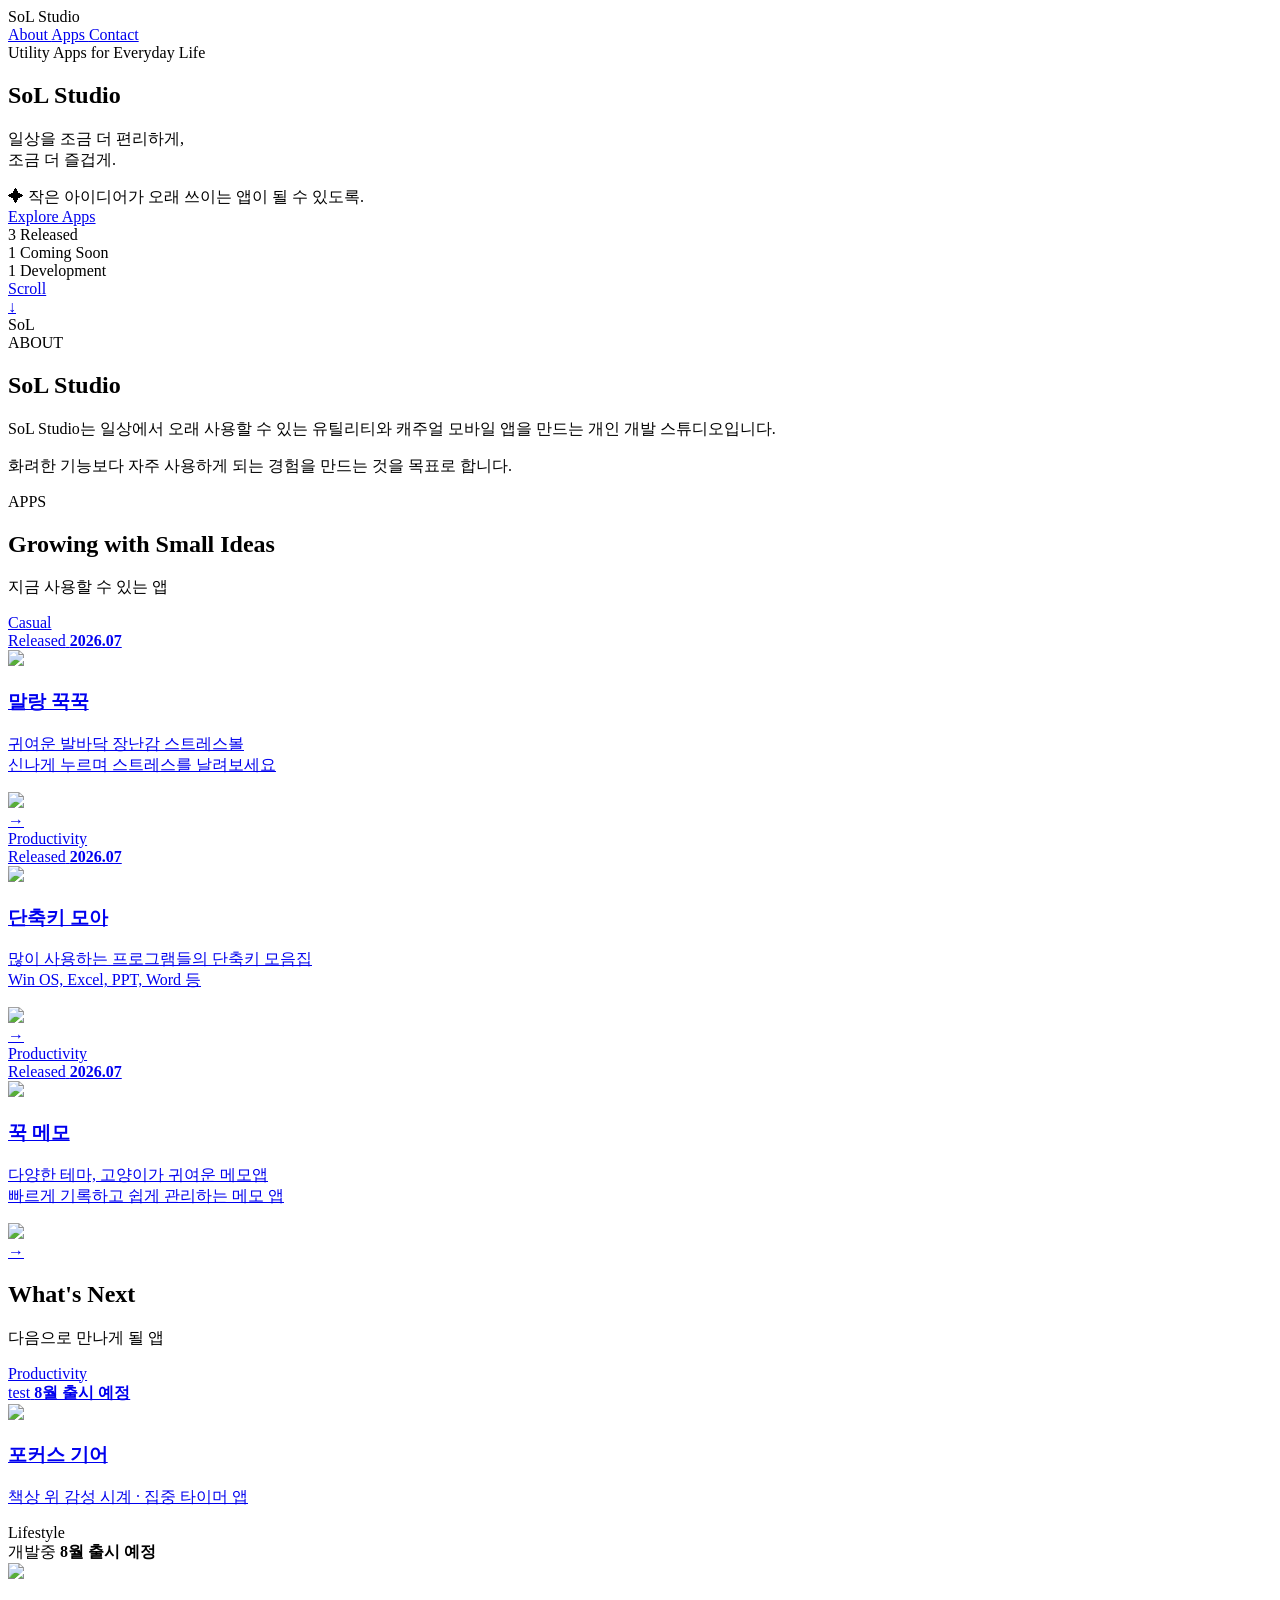
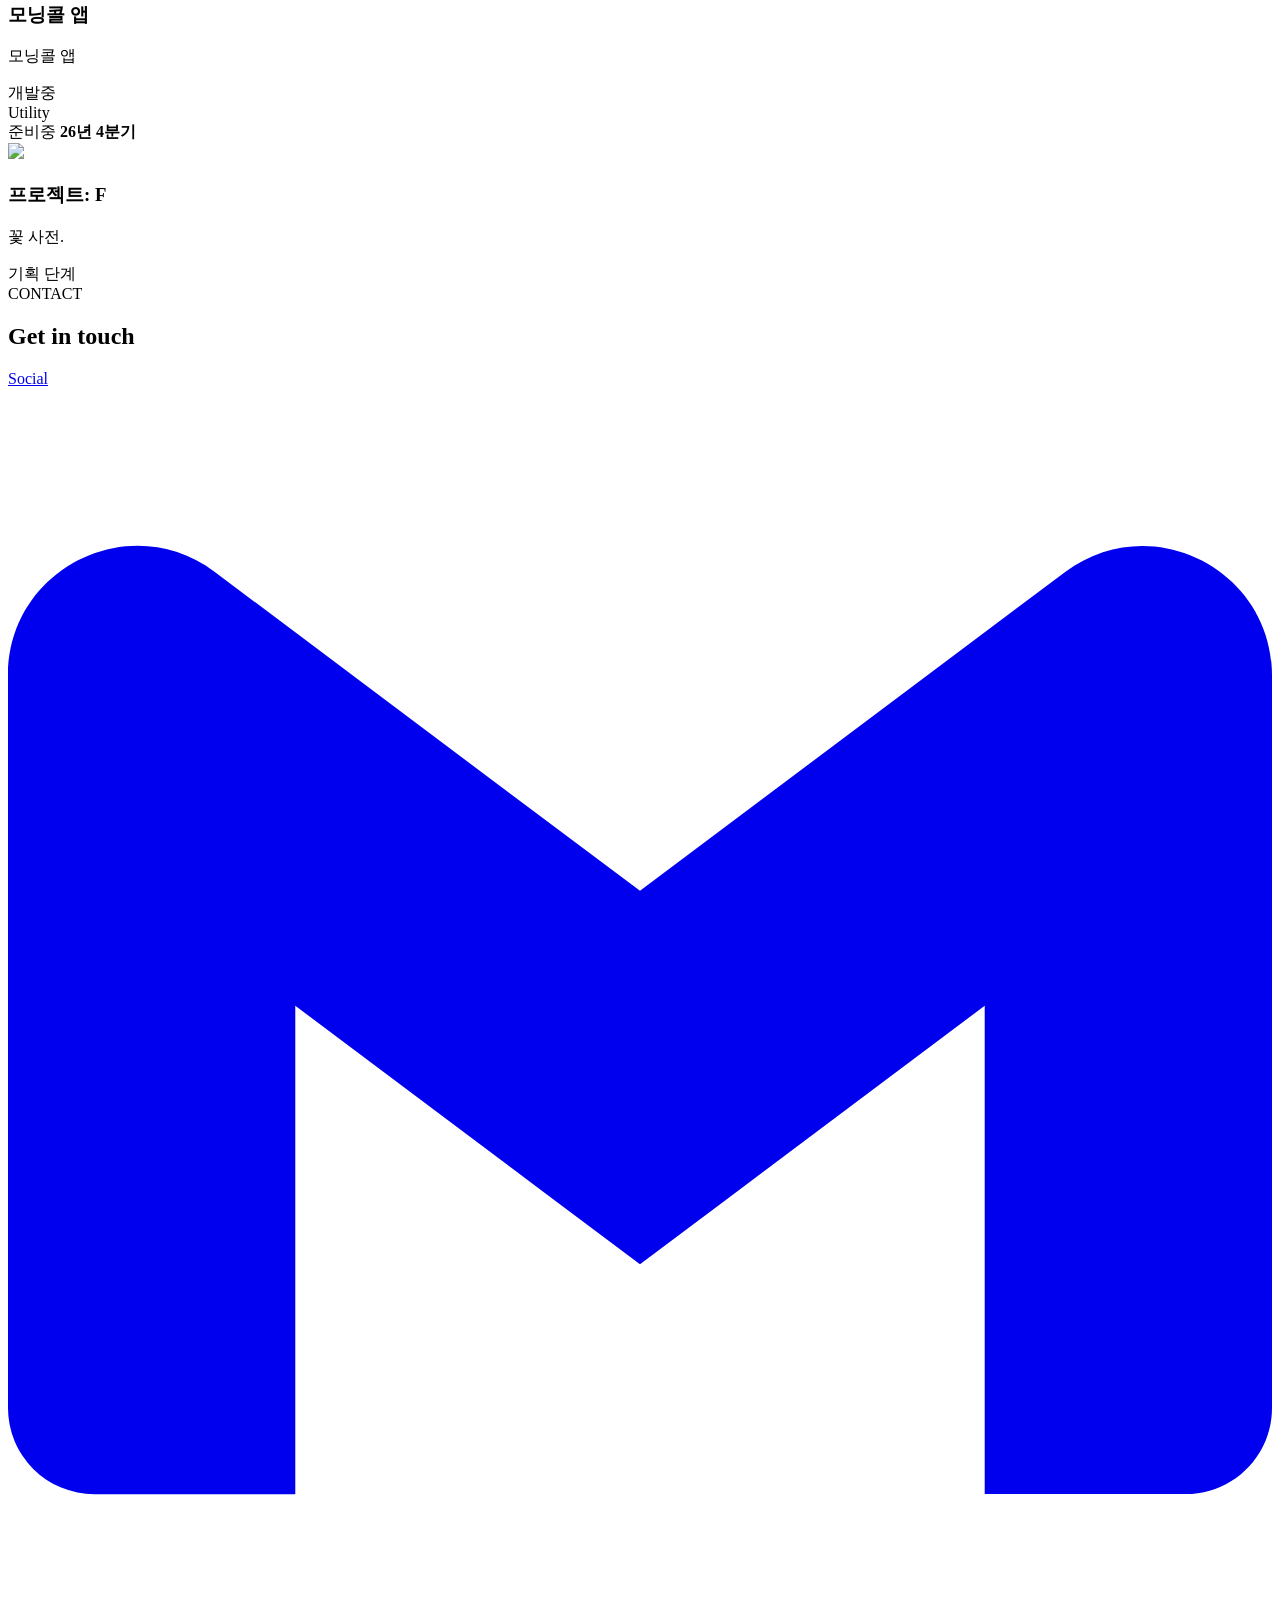
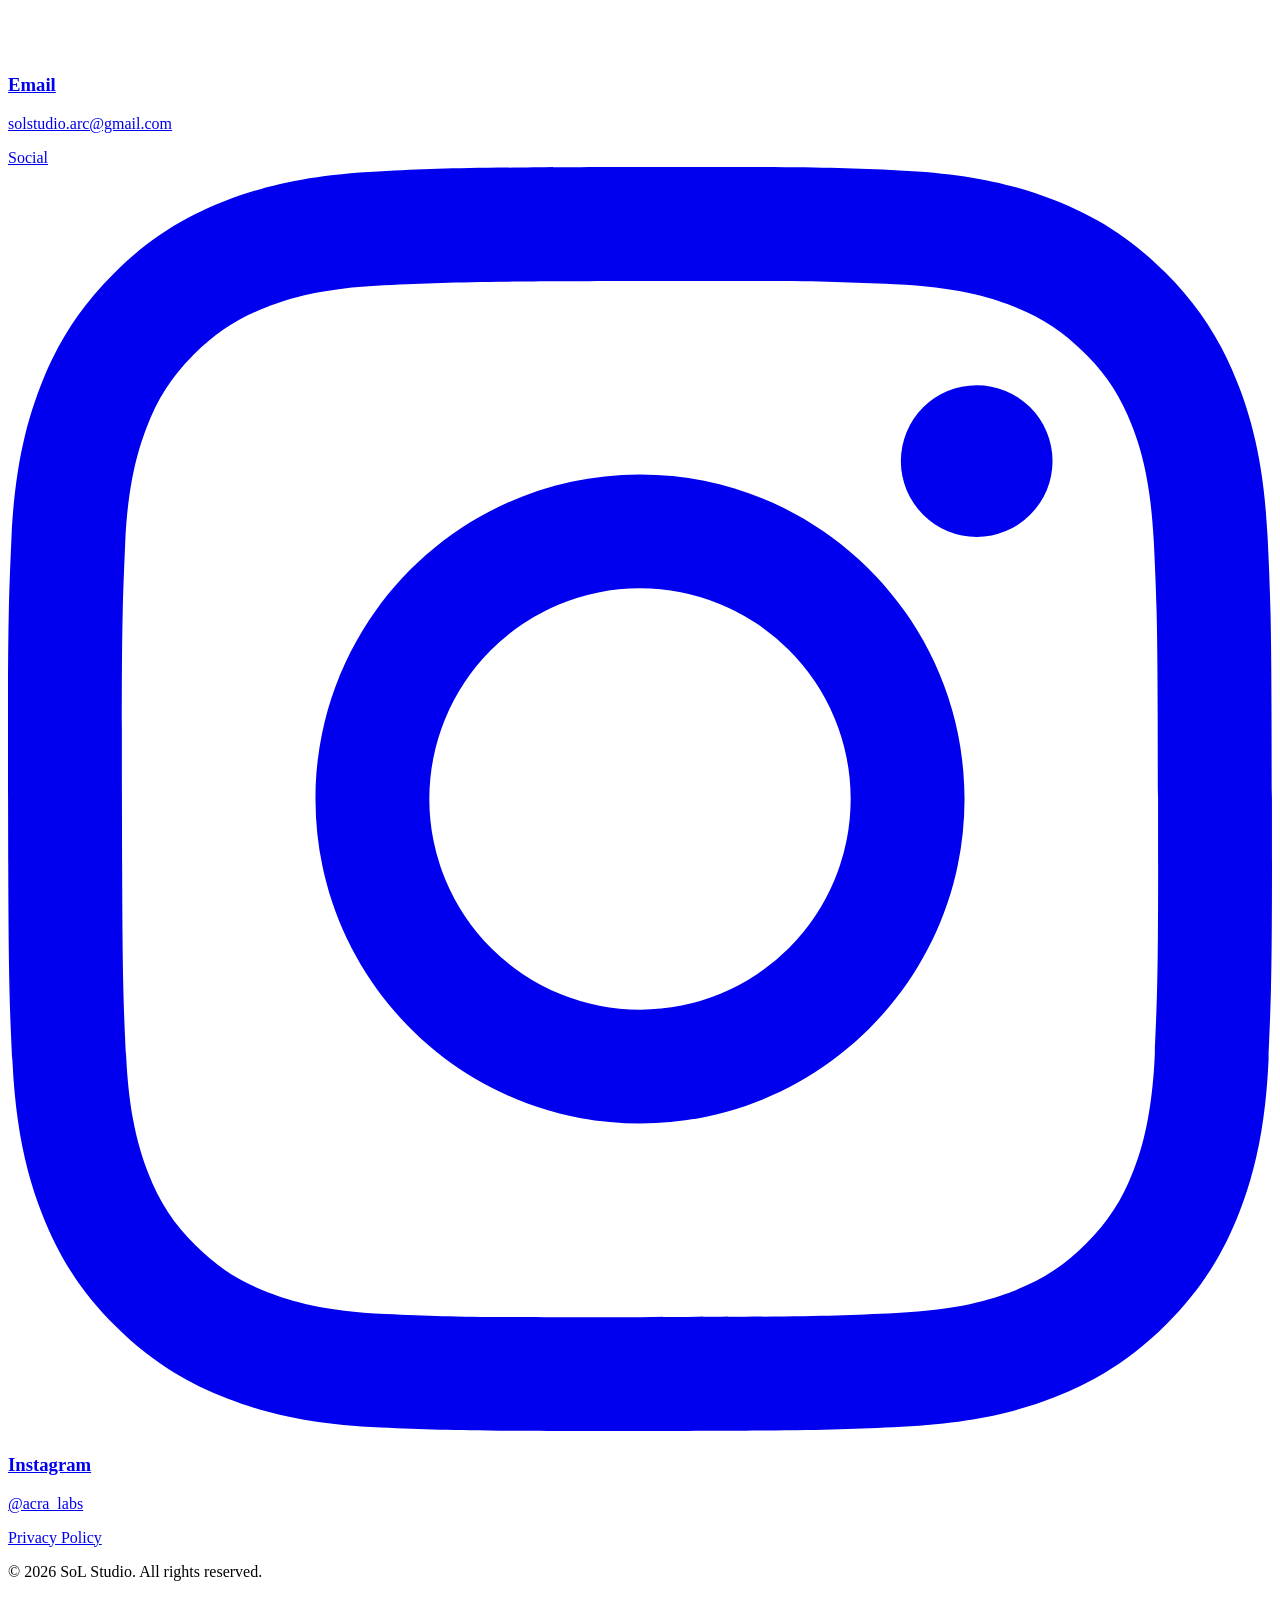
==== index.html @ 7bf790fa "test" ====
<!DOCTYPE html>
<html lang="ko">
<head>
    <meta charset="UTF-8">
    <meta name="viewport" content="width=device-width, initial-scale=1.0">

    <title>SoL Studio</title>

    <link rel="preconnect" href="https://cdn.jsdelivr.net">
    <link rel="stylesheet"
        href="https://cdn.jsdelivr.net/gh/orioncactus/pretendard/dist/web/static/pretendard.css">

    <link rel="stylesheet" href="css/style.css">
</head>
<body>
    <header class="navbar">
        <div class="nav-logo">SoL Studio</div>

        <nav>
            <a href="#about">
                About
            </a>

            <a href="#apps">
                Apps
            </a>

            <a href="#contact">
                Contact
            </a>
        </nav>
    </header>

    <main class="container">
        <!-- HERO -->
        <section class="hero">
            <div class="hero-content">
                <span class="hero-label">Utility Apps for Everyday Life</span>
                <h1>SoL Studio</h1>

                <p class="hero-description">
                    일상을 조금 더 편리하게,<br>
                    조금 더 즐겁게.
                </p>

                <div class="hero-message">
                    <span class="sparkle">✦</span>
                    <span>
                        작은 아이디어가 오래 쓰이는 앱이 될 수 있도록.
                    </span>
                </div>

                <div class="hero-actions">
                    <a href="#apps" class="primary-btn">Explore Apps</a>
                </div>
                <div class="hero-stats">
                    <div class="stat-card">
                        <span class="stat-number">3</span>
                        <span class="stat-title">Released</span>
                    </div>
                    <div class="stat-card">
                        <span class="stat-number">1</span>
                        <span class="stat-title">Coming Soon</span>
                    </div>
                    <div class="stat-card">
                        <span class="stat-number">1</span>
                        <span class="stat-title">Development</span>
                    </div>
                </div>

                <div class="scroll-indicator">
                    <a href="#apps" class="scroll-indicator">
                        <span>Scroll</span>
                        <div class="scroll-arrow">↓</div>
                    </a>
                </div>
            </div>

            <div class="hero-visual">
                <!-- 추후 일러스트로 교체 -->
                <div class="moon">
                    <div class="moon-inner">
                        SoL
                    </div>
                </div>
            </div>
        </section>

        <!-- ABOUT -->
        <section id="about" class="section">
            <div class="section-header">
                <span class="section-label">ABOUT</span>
                <h2>SoL Studio</h2>
            </div>

            <div class="about-card">
                <p>
                    SoL Studio는 일상에서 오래 사용할 수 있는
                    유틸리티와 캐주얼 모바일 앱을 만드는 개인 개발 스튜디오입니다.
                </p>
                <p>
                    화려한 기능보다 자주 사용하게 되는 경험을 만드는 것을 목표로 합니다.
                </p>
            </div>
        </section>

        <!-- APPS -->
        <section id="apps" class="section">
            <div class="section-header">
                <span class="section-label">APPS</span>
                <h2>Growing with Small Ideas</h2>
                <p>지금 사용할 수 있는 앱</p>
            </div>

            <div class="app-grid">

                <!-- Paw Tap -->
                <a class="app-card" href="https://play.google.com/store/apps/details?id=com.solstudio.pawtap"
                   target="_blank" rel="noopener noreferrer">
                    <div class="card-accent"></div>
                    <div class="card-top">
                        <div class="card-category">Casual</div>
                        <div class="card-meta">
                            <span>Released</span>
                            <strong>2026.07</strong>
                        </div>
                    </div>
                    <div class="card-main">
                        <div class="icon-wrapper">
                            <img class="app-icon" src="images/icon_paw_tap.png">
                        </div>
                        <div class="card-content">
                            <h3>말랑 꾹꾹</h3>
                            <p>
                                귀여운 발바닥 장난감 스트레스볼<br>
                                신나게 누르며 스트레스를 날려보세요
                            </p>
                        </div>
                    </div>
                    <div class="card-bottom">
                        <div class="store-info">
                            <img class="store-badge" src="images/google-play-badge.png">
                        </div>
                        <div class="arrow">→</div>
                    </div>
                </a>

                <!-- Shortcut -->
                <a class="app-card" href="https://play.google.com/store/apps/details?id=com.solstudio.shortcutmoa"
                   target="_blank" rel="noopener noreferrer">
                    <div class="card-accent"></div>
                    <div class="card-top">
                        <div class="card-category">Productivity</div>
                        <div class="card-meta">
                            <span>Released</span>
                            <strong>2026.07</strong>
                        </div>
                    </div>
                    <div class="card-main">
                        <div class="icon-wrapper">
                            <img class="app-icon" src="images/icon_shortcut_moa.png">
                        </div>
                        <div class="card-content">
                            <h3>단축키 모아</h3>
                            <p>
                                많이 사용하는 프로그램들의 단축키 모음집<br>
                                Win OS, Excel, PPT, Word 등
                            </p>
                        </div>
                    </div>
                    <div class="card-bottom">
                        <div class="store-info">
                            <img class="store-badge" src="images/google-play-badge.png">
                        </div>
                        <div class="arrow">→</div>
                    </div>
                </a>

                <!-- Paw Memo -->
                <a class="app-card" href="https://play.google.com/store/apps/details?id=com.solstudio.pawmemo"
                   target="_blank" rel="noopener noreferrer">
                    <div class="card-accent"></div>
                    <div class="card-top">
                        <div class="card-category">Productivity</div>
                        <div class="card-meta">
                            <span>Released</span>
                            <strong>2026.07</strong>
                        </div>
                    </div>
                    <div class="card-main">
                        <div class="icon-wrapper">
                            <img class="app-icon" src="images/icon_paw_memo.png">
                        </div>
                        <div class="card-content">
                            <h3>꾹 메모</h3>
                            <p>
                                다양한 테마, 고양이가 귀여운 메모앱<br>
                                빠르게 기록하고 쉽게 관리하는 메모 앱
                            </p>
                        </div>
                    </div>
                    <div class="card-bottom">
                        <div class="store-info">
                            <img class="store-badge" src="images/google-play-badge.png">
                        </div>
                        <div class="arrow">→</div>
                    </div>
                </a>

            </div>

        </section>

        <!-- UPCOMING -->
        <section class="section">
            <div class="section-header">
                <h2>What's Next</h2>
                <p>다음으로 만나게 될 앱</p>
            </div>

            <div class="app-grid">

                <!-- focus gear -->
                <a class="app-card" href="#"
                   target="_blank" rel="noopener noreferrer">
                    <div class="card-accent"></div>
                    <div class="card-top">
                        <div class="card-category">Productivity</div>
                        <div class="card-meta">
                            <span>test</span>
                            <strong>8월 출시 예정</strong>
<!--                            <span>Released</span>-->
<!--                            <strong>2026.08</strong>-->
                        </div>
                    </div>
                    <div class="card-main">
                        <div class="icon-wrapper">
                            <img class="app-icon" src="images/icon_focus_gear.png">
                        </div>
                        <div class="card-content">
                            <h3>포커스 기어</h3>
                            <p>
                                책상 위 감성 시계 · 집중 타이머 앱
                            </p>
                        </div>
                    </div>
                </a>

                <!-- paw up -->
                <div class="app-card disabled">
                    <div class="card-top">
                        <div class="card-category">Lifestyle</div>
                        <div class="card-meta">
                            <span>개발중</span>
                            <strong>8월 출시 예정</strong>
                        </div>
                    </div>
                    <div class="card-main">
                        <img class="app-icon" src="images/icon_paw_up.png">
                        <div class="card-content">
                            <div class="card-header">
                                <div>
                                    <h3>모닝콜 앱</h3>
                                    <p>
                                        모닝콜 앱
                                    </p>
                                </div>
                                <span class="badge development">개발중</span>
                            </div>
                        </div>
                    </div>
                </div>

                <div class="app-card disabled">
                    <div class="card-top">
                        <div class="card-category">Utility</div>
                        <div class="card-meta">
                            <span>준비중</span>
                            <strong>26년 4분기</strong>
                        </div>
                    </div>
                    <div class="card-main">
                        <img class="app-icon" src="images/flower.png">
                        <div class="card-content">
                            <div class="card-header">
                                <div>
                                    <h3>프로젝트: F</h3>
                                    <p>
                                        꽃 사전.
                                    </p>
                                </div>
                                <span class="badge development">기획 단계</span>
                            </div>
                        </div>
                    </div>
                </div>

<!--                <div class="app-card disabled">-->
<!--                    <div class="card-category">Utility</div>-->
<!--                    <div class="card-main">-->
<!--                        <img class="app-icon" src="images/icon_link_moa.png">-->
<!--                        <div class="card-content">-->
<!--                            <div class="card-header">-->
<!--                                <div>-->
<!--                                    <h3>프로젝트: L</h3>-->
<!--                                    <p>-->
<!--                                        링크 수집 앱-->
<!--                                    </p>-->
<!--                                </div>-->
<!--                                <span class="badge development">개발 예정</span>-->
<!--                            </div>-->
<!--                        </div>-->
<!--                    </div>-->
<!--                </div>-->

<!--                <div class="app-card disabled">-->
<!--                    <div class="card-top">-->
<!--                        <div class="card-category">Game</div>-->
<!--                        <div class="card-meta">-->
<!--                            <span>예정작</span>-->
<!--                            <strong>27년 1분기</strong>-->
<!--                        </div>-->
<!--                    </div>-->
<!--                    <div class="card-main">-->
<!--                        <img class="app-icon" src="images/gram.png">-->
<!--                        <div class="card-content">-->
<!--                            <div class="card-header">-->
<!--                                <div>-->
<!--                                    <h3>프로젝트: G</h3>-->
<!--                                    <p>-->
<!--                                        노노그램 퍼즐 게임.-->
<!--                                    </p>-->
<!--                                </div>-->
<!--                                <span class="badge development">예정작</span>-->
<!--                            </div>-->
<!--                        </div>-->
<!--                    </div>-->
<!--                </div>-->

<!--                <div class="app-card disabled">-->
<!--                    <div class="card-top">-->
<!--                        <div class="card-category">Utility</div>-->
<!--                        <div class="card-meta">-->
<!--                            <span>예정작</span>-->
<!--                            <strong>27년 2분기</strong>-->
<!--                        </div>-->
<!--                    </div>-->
<!--                    <div class="card-main">-->
<!--                        <img class="app-icon" src="images/.png">-->
<!--                        <div class="card-content">-->
<!--                            <div class="card-header">-->
<!--                                <div>-->
<!--                                    <h3>프로젝트: B</h3>-->
<!--                                    <p>-->
<!--                                        두뇌 트레이닝 앱.-->
<!--                                    </p>-->
<!--                                </div>-->
<!--                                <span class="badge development">예정작</span>-->
<!--                            </div>-->
<!--                        </div>-->
<!--                    </div>-->
<!--                </div>-->
            </div>

        </section>

        <!-- CONTACT -->
        <section id="contact" class="section">
            <div class="section-header">
                <span class="section-label">
                    CONTACT
                </span>
                <h2>
                    Get in touch
                </h2>
            </div>
            <div class="contact-card">
                <!-- 이메일 -->
                <a class="app-card gmail" href="#">
                    <div class="card-accent"></div>
                    <div class="card-category">Social</div>
                    <div class="card-main">
                        <div class="icon-wrapper">
                            <svg class="app-icon" viewBox="0 0 24 24" fill="currentColor">
                                <path d="M24 5.457v13.909c0 .904-.732 1.636-1.636 1.636h-3.819V11.73L12 16.64l-6.545-4.91v9.273H1.636A1.636 1.636 0 0 1 0 19.366V5.457c0-2.023 2.309-3.178 3.927-1.964L5.455 4.64 12 9.548l6.545-4.91 1.528-1.145C21.69 2.28 24 3.434 24 5.457z"/>
                            </svg>
                        </div>
                        <div class="card-content">
                            <h3>Email</h3>
                            <p>solstudio.arc@gmail.com</p>
                        </div>
                    </div>
                </a>

                <!-- 인스타 -->
                <a class="app-card instagram" href="https://instagram.com/arca_labs" target="_blank">
                    <div class="card-accent"></div>
                    <div class="card-category">Social</div>
                    <div class="card-main">
                        <div class="icon-wrapper">
                            <svg class="app-icon" viewBox="0 0 24 24" fill="currentColor">
                                <path d="M7.0301.084c-1.2768.0602-2.1487.264-2.911.5634-.7888.3075-1.4575.72-2.1228 1.3877-.6652.6677-1.075 1.3368-1.3802 2.127-.2954.7638-.4956 1.6365-.552 2.914-.0564 1.2775-.0689 1.6882-.0626 4.947.0062 3.2586.0206 3.6671.0825 4.9473.061 1.2765.264 2.1482.5635 2.9107.308.7889.72 1.4573 1.388 2.1228.6679.6655 1.3365 1.0743 2.1285 1.38.7632.295 1.6361.4961 2.9134.552 1.2773.056 1.6884.069 4.9462.0627 3.2578-.0062 3.668-.0207 4.9478-.0814 1.28-.0607 2.147-.2652 2.9098-.5633.7889-.3086 1.4578-.72 2.1228-1.3881.665-.6682 1.0745-1.3378 1.3795-2.1284.2957-.7632.4966-1.636.552-2.9124.056-1.2809.0692-1.6898.063-4.948-.0063-3.2583-.021-3.6668-.0817-4.9465-.0607-1.2797-.264-2.1487-.5633-2.9117-.3084-.7889-.72-1.4568-1.3876-2.1228C21.2982 1.33 20.628.9208 19.8378.6165 19.074.321 18.2017.1197 16.9244.0645 15.6471.0093 15.236-.005 11.977.0014 8.718.0076 8.31.0215 7.0301.0839m.1402 21.6932c-1.17-.0509-1.8053-.2453-2.2287-.408-.5606-.216-.96-.4771-1.3819-.895-.422-.4178-.6811-.8186-.9-1.378-.1644-.4234-.3624-1.058-.4171-2.228-.0595-1.2645-.072-1.6442-.079-4.848-.007-3.2037.0053-3.583.0607-4.848.05-1.169.2456-1.805.408-2.2282.216-.5613.4762-.96.895-1.3816.4188-.4217.8184-.6814 1.3783-.9003.423-.1651 1.0575-.3614 2.227-.4171 1.2655-.06 1.6447-.072 4.848-.079 3.2033-.007 3.5835.005 4.8495.0608 1.169.0508 1.8053.2445 2.228.408.5608.216.96.4754 1.3816.895.4217.4194.6816.8176.9005 1.3787.1653.4217.3617 1.056.4169 2.2263.0602 1.2655.0739 1.645.0796 4.848.0058 3.203-.0055 3.5834-.061 4.848-.051 1.17-.245 1.8055-.408 2.2294-.216.5604-.4763.96-.8954 1.3814-.419.4215-.8181.6811-1.3783.9-.4224.1649-1.0577.3617-2.2262.4174-1.2656.0595-1.6448.072-4.8493.079-3.2045.007-3.5825-.006-4.848-.0608M16.953 5.5864A1.44 1.44 0 1 0 18.39 4.144a1.44 1.44 0 0 0-1.437 1.4424M5.8385 12.012c.0067 3.4032 2.7706 6.1557 6.173 6.1493 3.4026-.0065 6.157-2.7701 6.1506-6.1733-.0065-3.4032-2.771-6.1565-6.174-6.1498-3.403.0067-6.156 2.771-6.1496 6.1738M8 12.0077a4 4 0 1 1 4.008 3.9921A3.9996 3.9996 0 0 1 8 12.0077"/>
                            </svg>
                        </div>
                        <div class="card-content">
                            <h3>Instagram</h3>
                            <p>@acra_labs</p>
                        </div>
                    </div>
                </a>
            </div>
        </section>

        <footer>
            <a href="privacy/privacy.html">Privacy Policy</a>
            <p>
                © 2026 SoL Studio.
                All rights reserved.
            </p>
        </footer>
    </main>

    <script src="js/main.js"></script>
</body>
</html>
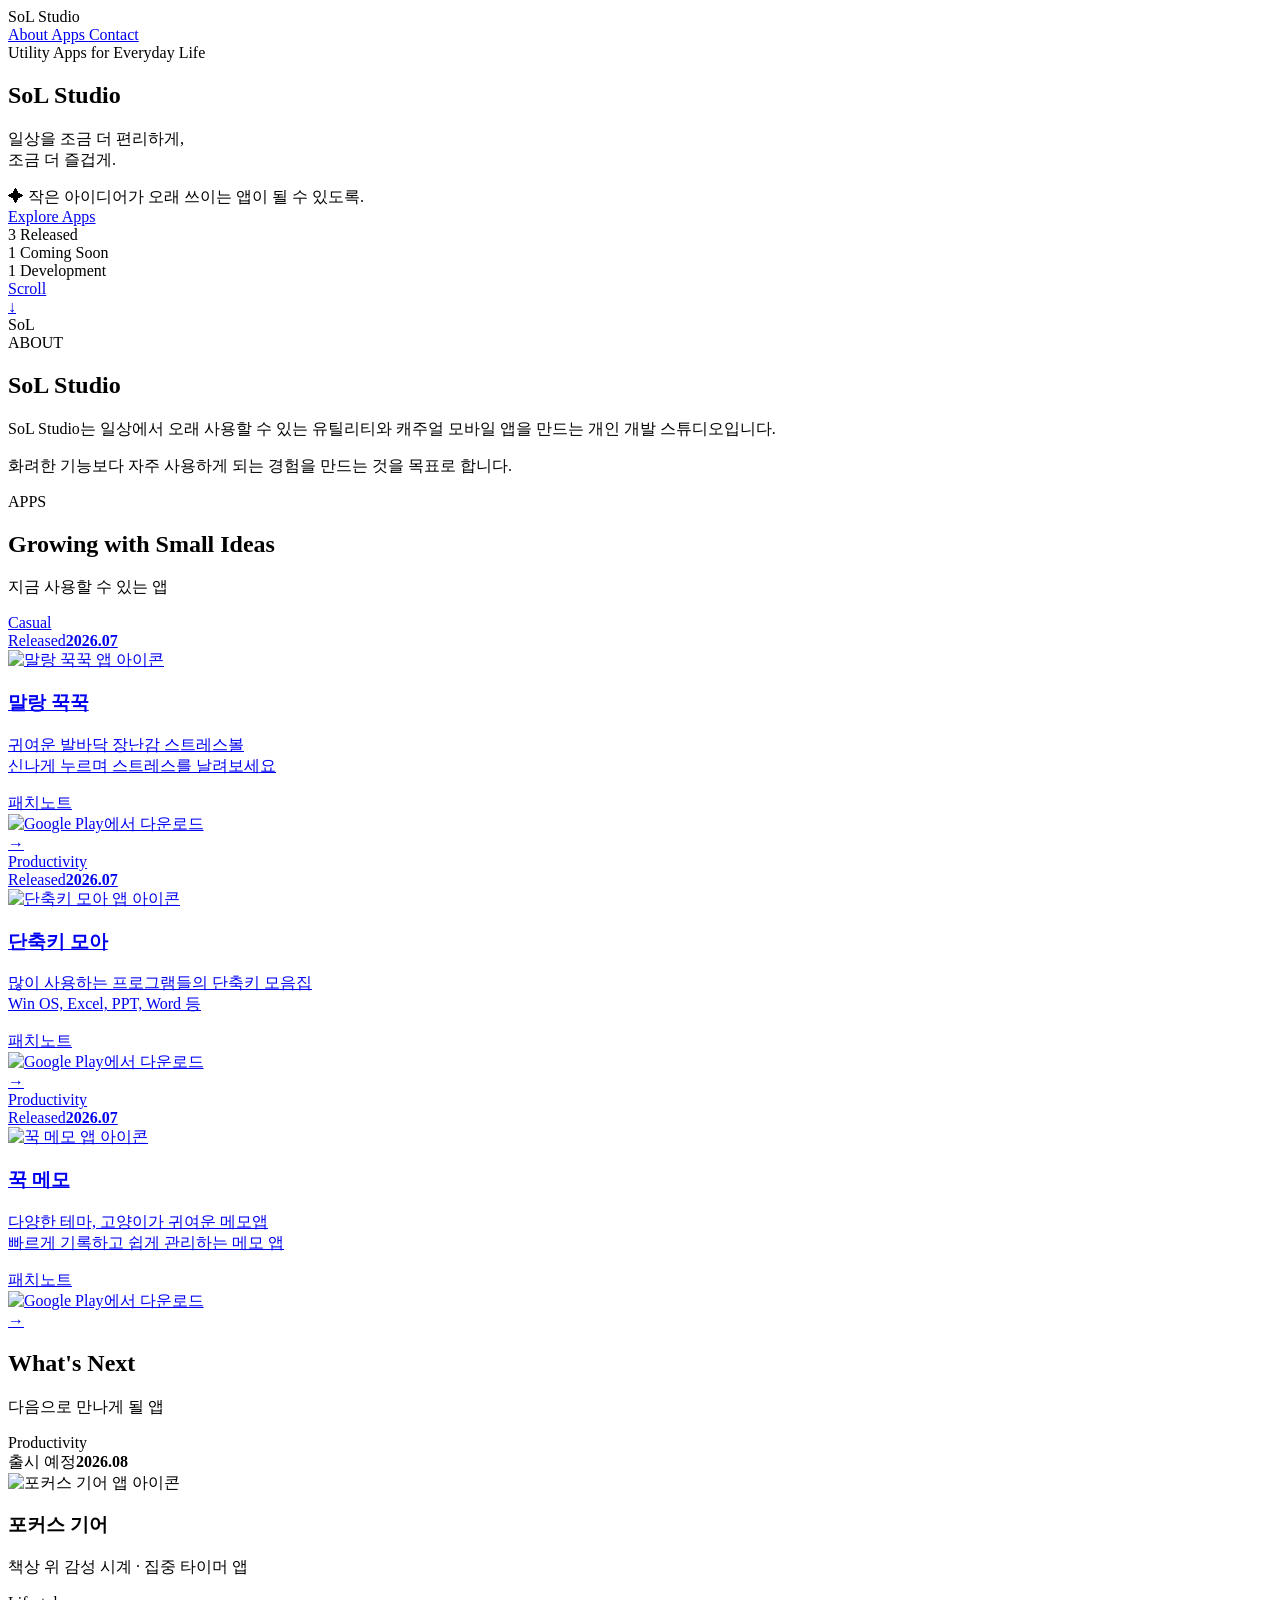
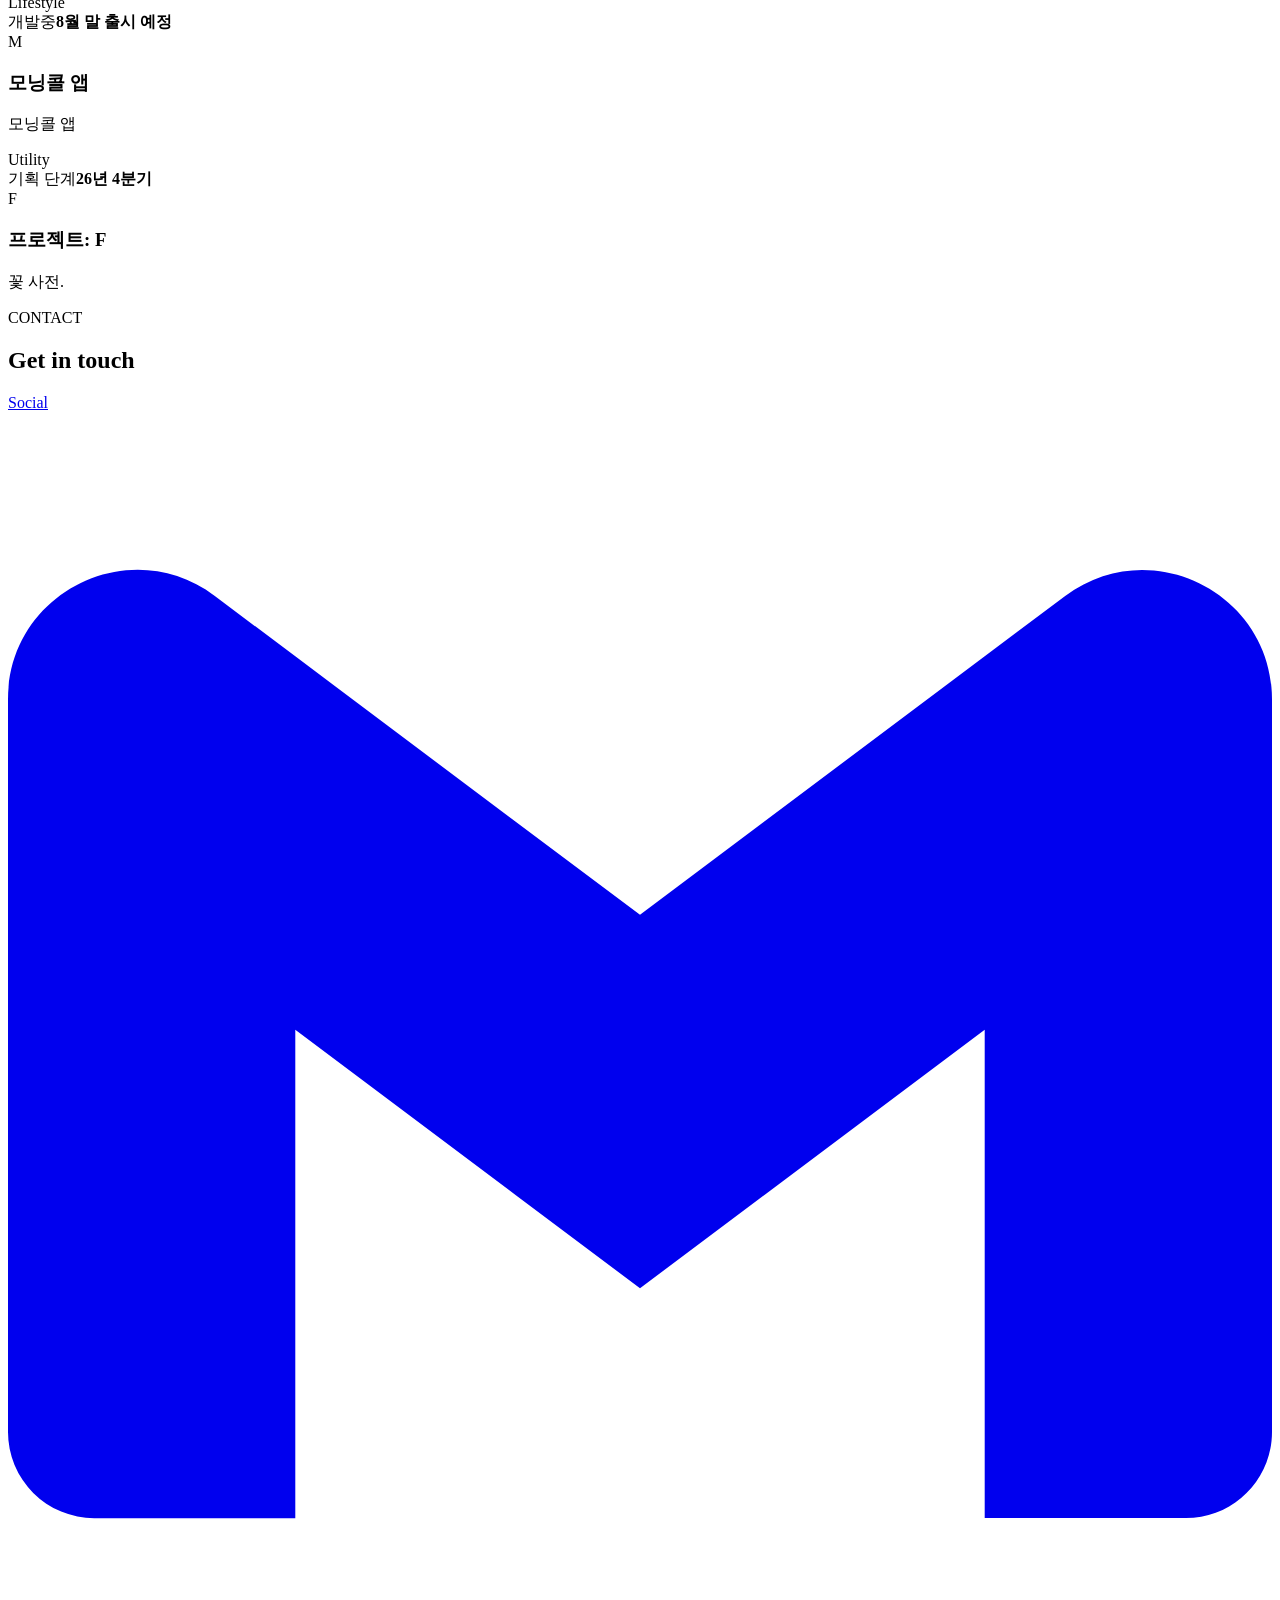
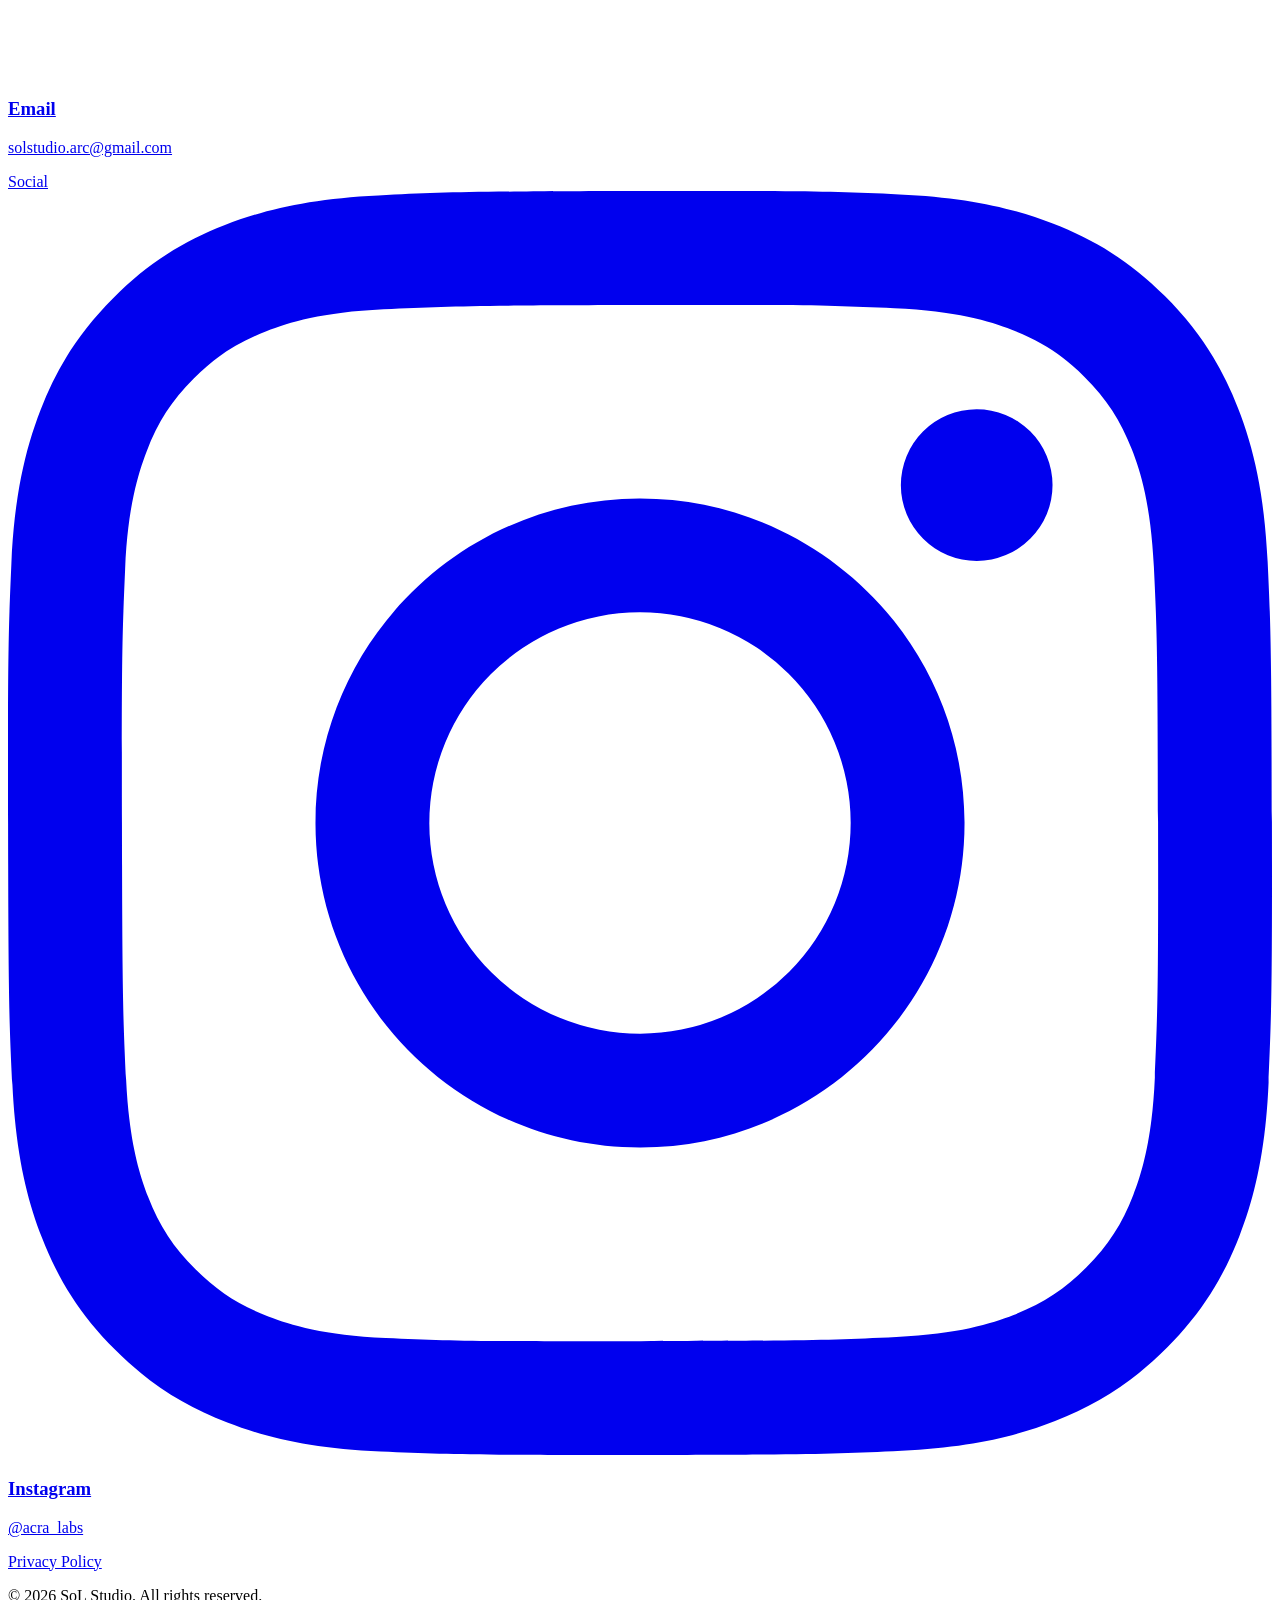
==== commit fb690327: "26.07.29 홈페이지 내 데이터 개편 - 앱카드 데이터 분리 - 패치노트 추가" ====
--- a/index.html
+++ b/index.html
@@ -103,7 +103,6 @@
                 </p>
             </div>
         </section>
-
         <!-- APPS -->
         <section id="apps" class="section">
             <div class="section-header">
@@ -112,103 +111,7 @@
                 <p>지금 사용할 수 있는 앱</p>
             </div>
 
-            <div class="app-grid">
-
-                <!-- Paw Tap -->
-                <a class="app-card" href="https://play.google.com/store/apps/details?id=com.solstudio.pawtap"
-                   target="_blank" rel="noopener noreferrer">
-                    <div class="card-accent"></div>
-                    <div class="card-top">
-                        <div class="card-category">Casual</div>
-                        <div class="card-meta">
-                            <span>Released</span>
-                            <strong>2026.07</strong>
-                        </div>
-                    </div>
-                    <div class="card-main">
-                        <div class="icon-wrapper">
-                            <img class="app-icon" src="images/icon_paw_tap.png">
-                        </div>
-                        <div class="card-content">
-                            <h3>말랑 꾹꾹</h3>
-                            <p>
-                                귀여운 발바닥 장난감 스트레스볼<br>
-                                신나게 누르며 스트레스를 날려보세요
-                            </p>
-                        </div>
-                    </div>
-                    <div class="card-bottom">
-                        <div class="store-info">
-                            <img class="store-badge" src="images/google-play-badge.png">
-                        </div>
-                        <div class="arrow">→</div>
-                    </div>
-                </a>
-
-                <!-- Shortcut -->
-                <a class="app-card" href="https://play.google.com/store/apps/details?id=com.solstudio.shortcutmoa"
-                   target="_blank" rel="noopener noreferrer">
-                    <div class="card-accent"></div>
-                    <div class="card-top">
-                        <div class="card-category">Productivity</div>
-                        <div class="card-meta">
-                            <span>Released</span>
-                            <strong>2026.07</strong>
-                        </div>
-                    </div>
-                    <div class="card-main">
-                        <div class="icon-wrapper">
-                            <img class="app-icon" src="images/icon_shortcut_moa.png">
-                        </div>
-                        <div class="card-content">
-                            <h3>단축키 모아</h3>
-                            <p>
-                                많이 사용하는 프로그램들의 단축키 모음집<br>
-                                Win OS, Excel, PPT, Word 등
-                            </p>
-                        </div>
-                    </div>
-                    <div class="card-bottom">
-                        <div class="store-info">
-                            <img class="store-badge" src="images/google-play-badge.png">
-                        </div>
-                        <div class="arrow">→</div>
-                    </div>
-                </a>
-
-                <!-- Paw Memo -->
-                <a class="app-card" href="https://play.google.com/store/apps/details?id=com.solstudio.pawmemo"
-                   target="_blank" rel="noopener noreferrer">
-                    <div class="card-accent"></div>
-                    <div class="card-top">
-                        <div class="card-category">Productivity</div>
-                        <div class="card-meta">
-                            <span>Released</span>
-                            <strong>2026.07</strong>
-                        </div>
-                    </div>
-                    <div class="card-main">
-                        <div class="icon-wrapper">
-                            <img class="app-icon" src="images/icon_paw_memo.png">
-                        </div>
-                        <div class="card-content">
-                            <h3>꾹 메모</h3>
-                            <p>
-                                다양한 테마, 고양이가 귀여운 메모앱<br>
-                                빠르게 기록하고 쉽게 관리하는 메모 앱
-                            </p>
-                        </div>
-                    </div>
-                    <div class="card-bottom">
-                        <div class="store-info">
-                            <img class="store-badge" src="images/google-play-badge.png">
-                        </div>
-                        <div class="arrow">→</div>
-                    </div>
-                </a>
-
-            </div>
-
+            <div class="app-grid" id="released-app-grid" data-app-list="released" aria-live="polite"></div>
         </section>
 
         <!-- UPCOMING -->
@@ -218,152 +121,8 @@
                 <p>다음으로 만나게 될 앱</p>
             </div>
 
-            <div class="app-grid">
-
-                <!-- focus gear -->
-                <a class="app-card" href="#"
-                   target="_blank" rel="noopener noreferrer">
-                    <div class="card-accent"></div>
-                    <div class="card-top">
-                        <div class="card-category">Productivity</div>
-                        <div class="card-meta">
-                            <span>test</span>
-                            <strong>8월 출시 예정</strong>
-<!--                            <span>Released</span>-->
-<!--                            <strong>2026.08</strong>-->
-                        </div>
-                    </div>
-                    <div class="card-main">
-                        <div class="icon-wrapper">
-                            <img class="app-icon" src="images/icon_focus_gear.png">
-                        </div>
-                        <div class="card-content">
-                            <h3>포커스 기어</h3>
-                            <p>
-                                책상 위 감성 시계 · 집중 타이머 앱
-                            </p>
-                        </div>
-                    </div>
-                </a>
-
-                <!-- paw up -->
-                <div class="app-card disabled">
-                    <div class="card-top">
-                        <div class="card-category">Lifestyle</div>
-                        <div class="card-meta">
-                            <span>개발중</span>
-                            <strong>8월 출시 예정</strong>
-                        </div>
-                    </div>
-                    <div class="card-main">
-                        <img class="app-icon" src="images/icon_paw_up.png">
-                        <div class="card-content">
-                            <div class="card-header">
-                                <div>
-                                    <h3>모닝콜 앱</h3>
-                                    <p>
-                                        모닝콜 앱
-                                    </p>
-                                </div>
-                                <span class="badge development">개발중</span>
-                            </div>
-                        </div>
-                    </div>
-                </div>
-
-                <div class="app-card disabled">
-                    <div class="card-top">
-                        <div class="card-category">Utility</div>
-                        <div class="card-meta">
-                            <span>준비중</span>
-                            <strong>26년 4분기</strong>
-                        </div>
-                    </div>
-                    <div class="card-main">
-                        <img class="app-icon" src="images/flower.png">
-                        <div class="card-content">
-                            <div class="card-header">
-                                <div>
-                                    <h3>프로젝트: F</h3>
-                                    <p>
-                                        꽃 사전.
-                                    </p>
-                                </div>
-                                <span class="badge development">기획 단계</span>
-                            </div>
-                        </div>
-                    </div>
-                </div>
-
-<!--                <div class="app-card disabled">-->
-<!--                    <div class="card-category">Utility</div>-->
-<!--                    <div class="card-main">-->
-<!--                        <img class="app-icon" src="images/icon_link_moa.png">-->
-<!--                        <div class="card-content">-->
-<!--                            <div class="card-header">-->
-<!--                                <div>-->
-<!--                                    <h3>프로젝트: L</h3>-->
-<!--                                    <p>-->
-<!--                                        링크 수집 앱-->
-<!--                                    </p>-->
-<!--                                </div>-->
-<!--                                <span class="badge development">개발 예정</span>-->
-<!--                            </div>-->
-<!--                        </div>-->
-<!--                    </div>-->
-<!--                </div>-->
-
-<!--                <div class="app-card disabled">-->
-<!--                    <div class="card-top">-->
-<!--                        <div class="card-category">Game</div>-->
-<!--                        <div class="card-meta">-->
-<!--                            <span>예정작</span>-->
-<!--                            <strong>27년 1분기</strong>-->
-<!--                        </div>-->
-<!--                    </div>-->
-<!--                    <div class="card-main">-->
-<!--                        <img class="app-icon" src="images/gram.png">-->
-<!--                        <div class="card-content">-->
-<!--                            <div class="card-header">-->
-<!--                                <div>-->
-<!--                                    <h3>프로젝트: G</h3>-->
-<!--                                    <p>-->
-<!--                                        노노그램 퍼즐 게임.-->
-<!--                                    </p>-->
-<!--                                </div>-->
-<!--                                <span class="badge development">예정작</span>-->
-<!--                            </div>-->
-<!--                        </div>-->
-<!--                    </div>-->
-<!--                </div>-->
-
-<!--                <div class="app-card disabled">-->
-<!--                    <div class="card-top">-->
-<!--                        <div class="card-category">Utility</div>-->
-<!--                        <div class="card-meta">-->
-<!--                            <span>예정작</span>-->
-<!--                            <strong>27년 2분기</strong>-->
-<!--                        </div>-->
-<!--                    </div>-->
-<!--                    <div class="card-main">-->
-<!--                        <img class="app-icon" src="images/.png">-->
-<!--                        <div class="card-content">-->
-<!--                            <div class="card-header">-->
-<!--                                <div>-->
-<!--                                    <h3>프로젝트: B</h3>-->
-<!--                                    <p>-->
-<!--                                        두뇌 트레이닝 앱.-->
-<!--                                    </p>-->
-<!--                                </div>-->
-<!--                                <span class="badge development">예정작</span>-->
-<!--                            </div>-->
-<!--                        </div>-->
-<!--                    </div>-->
-<!--                </div>-->
-            </div>
-
+            <div class="app-grid" id="upcoming-app-grid" data-app-list="upcoming" aria-live="polite"></div>
         </section>
-
         <!-- CONTACT -->
         <section id="contact" class="section">
             <div class="section-header">
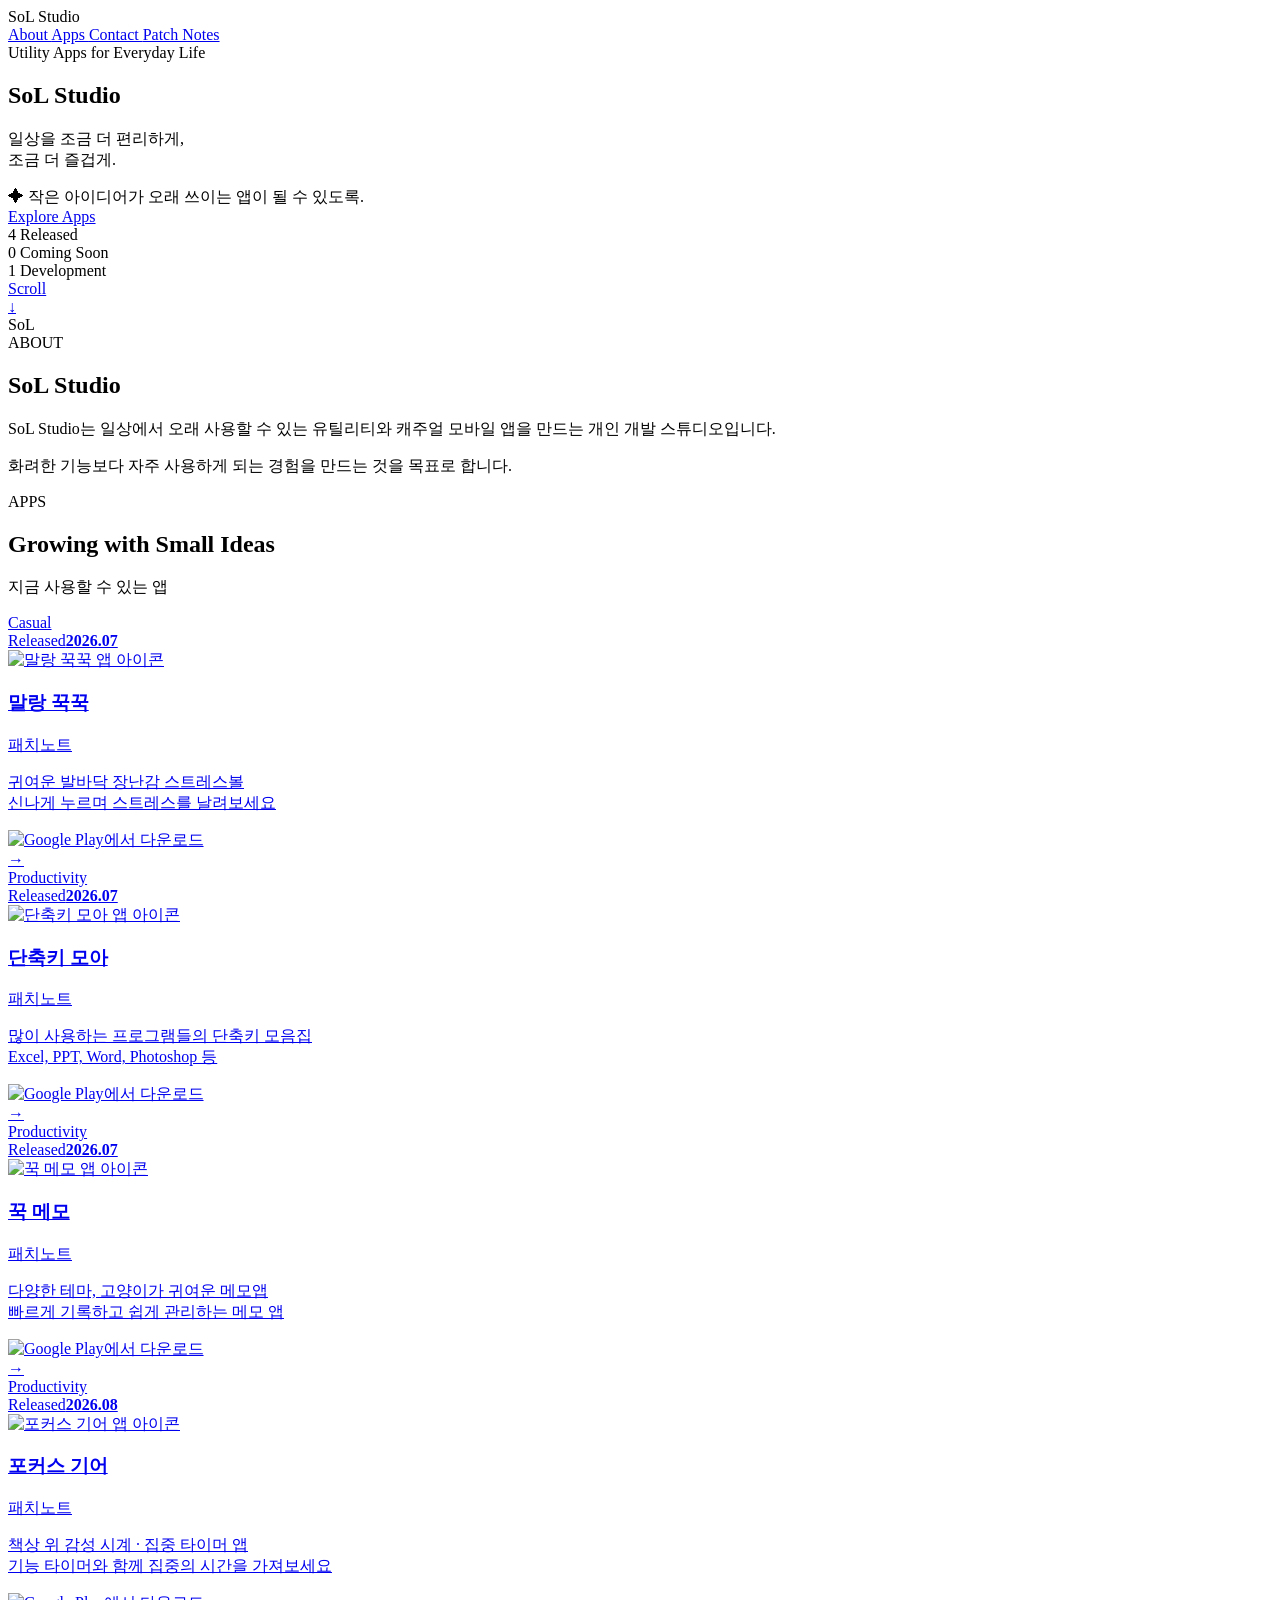
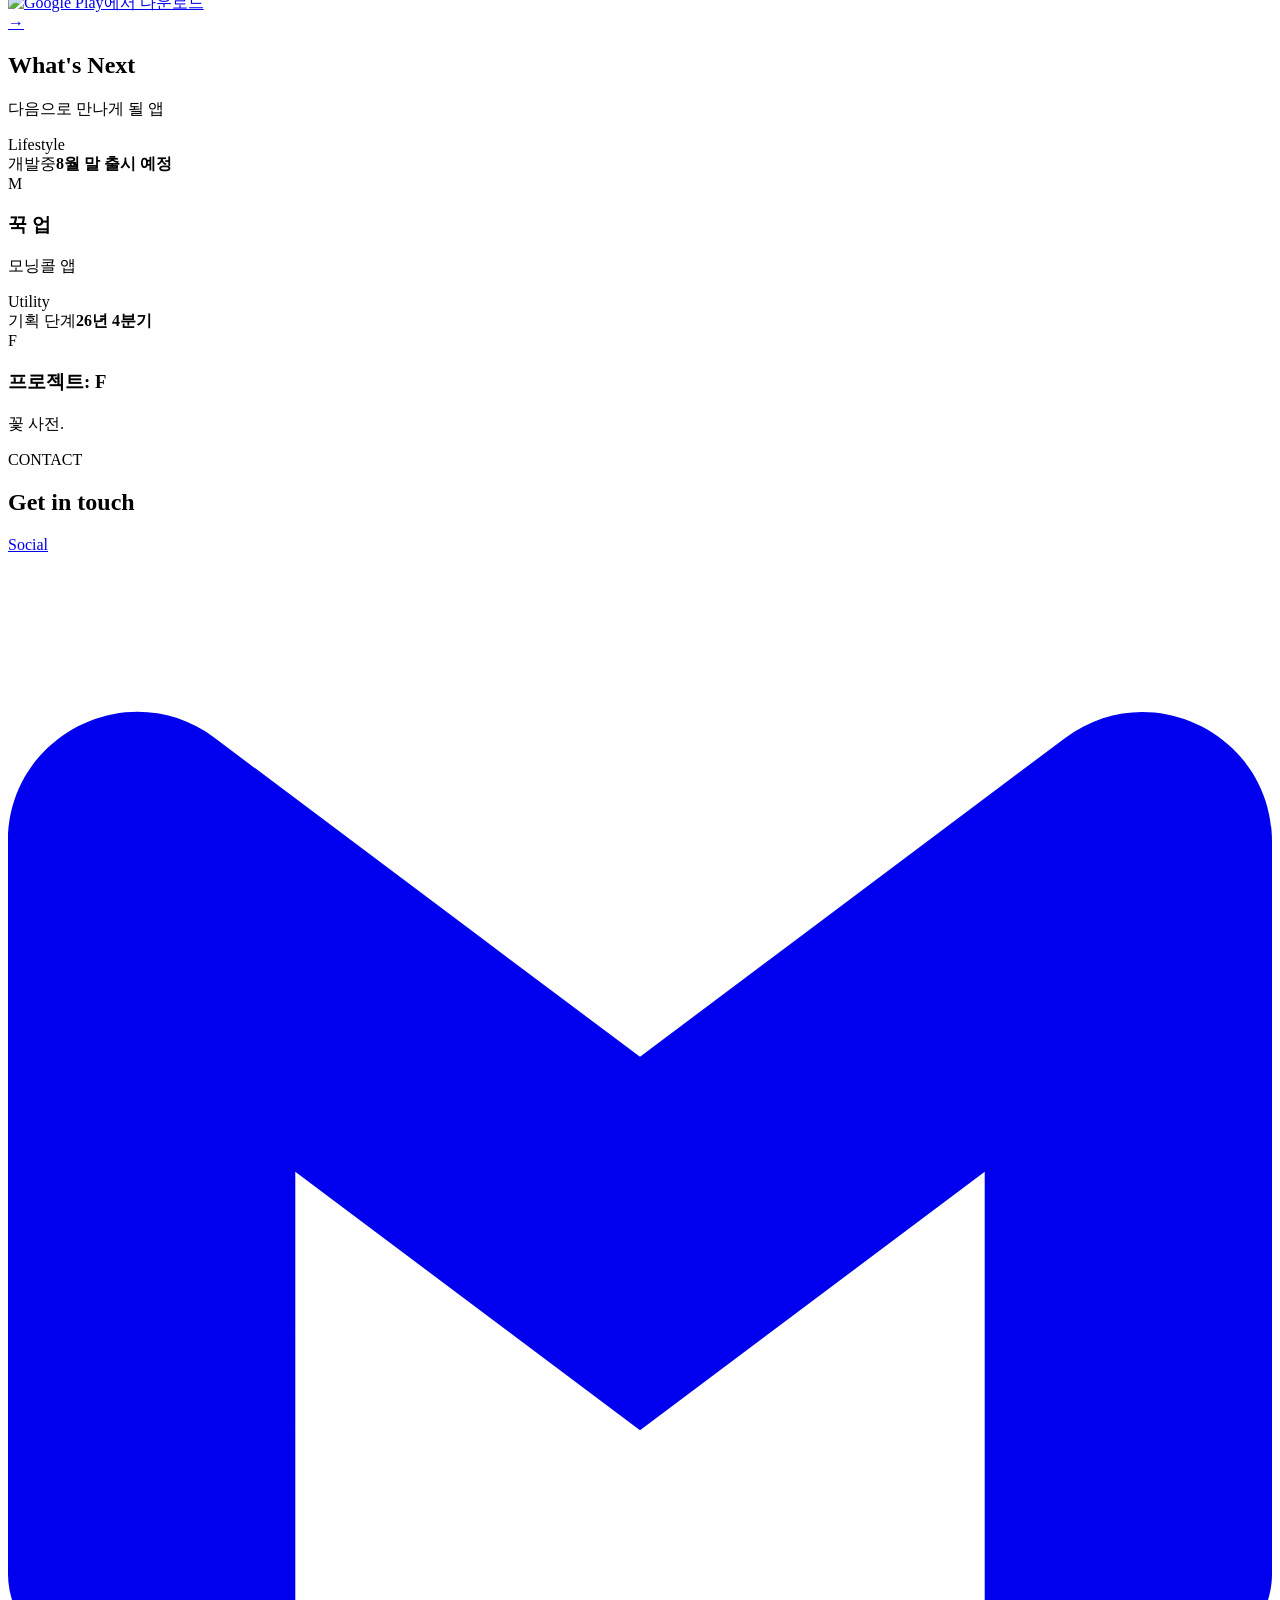
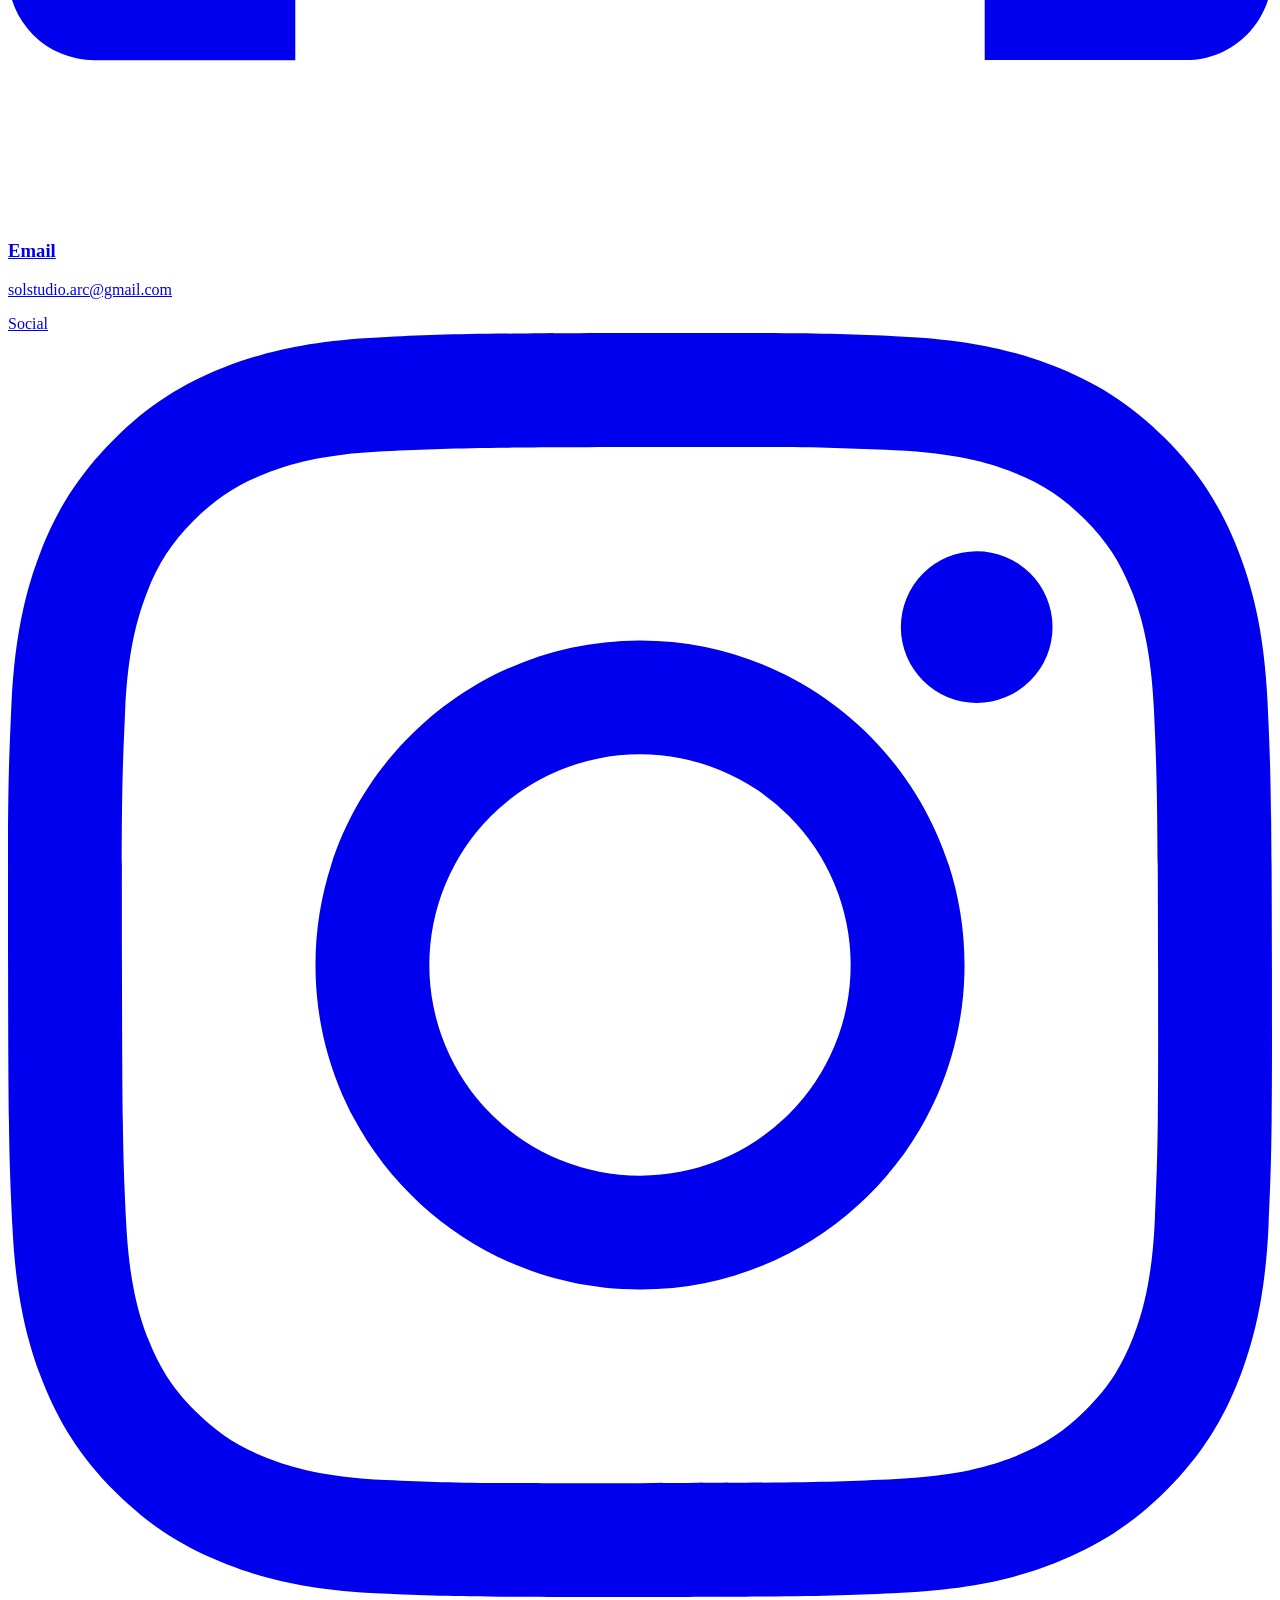
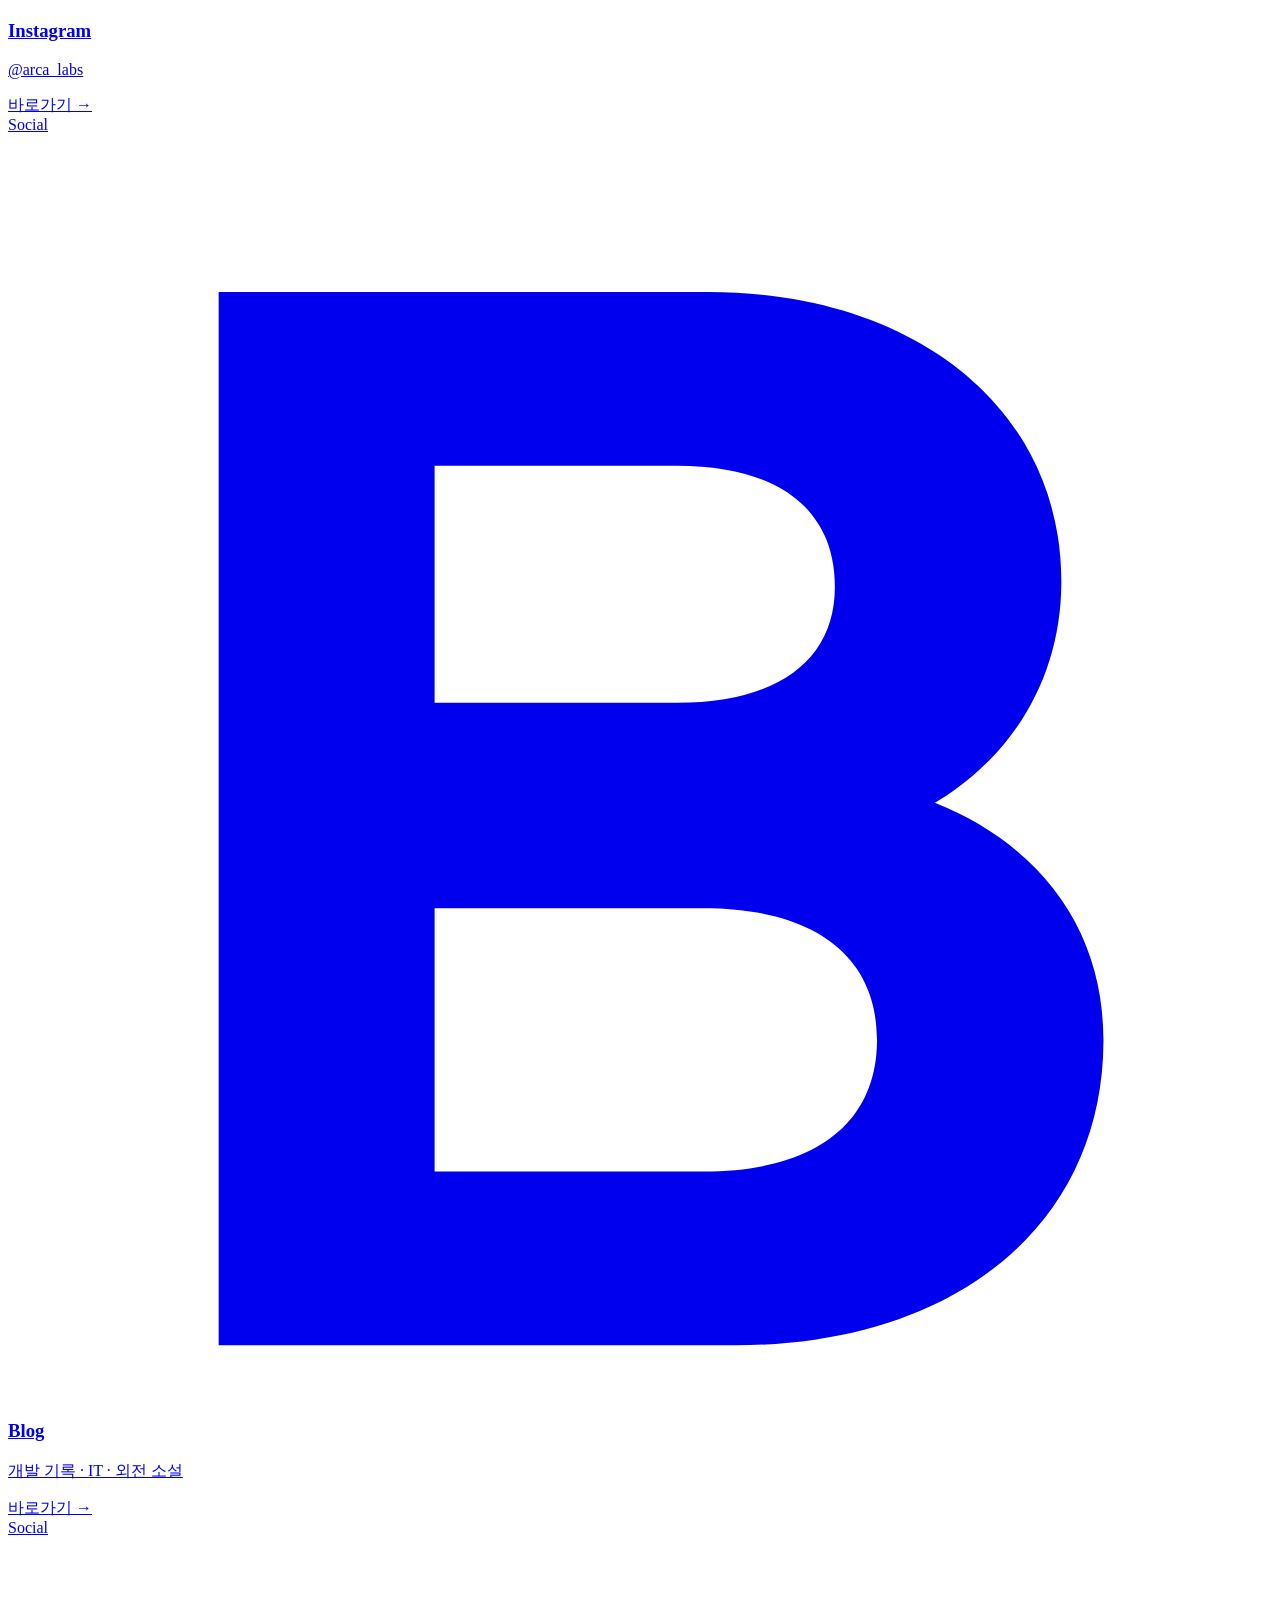
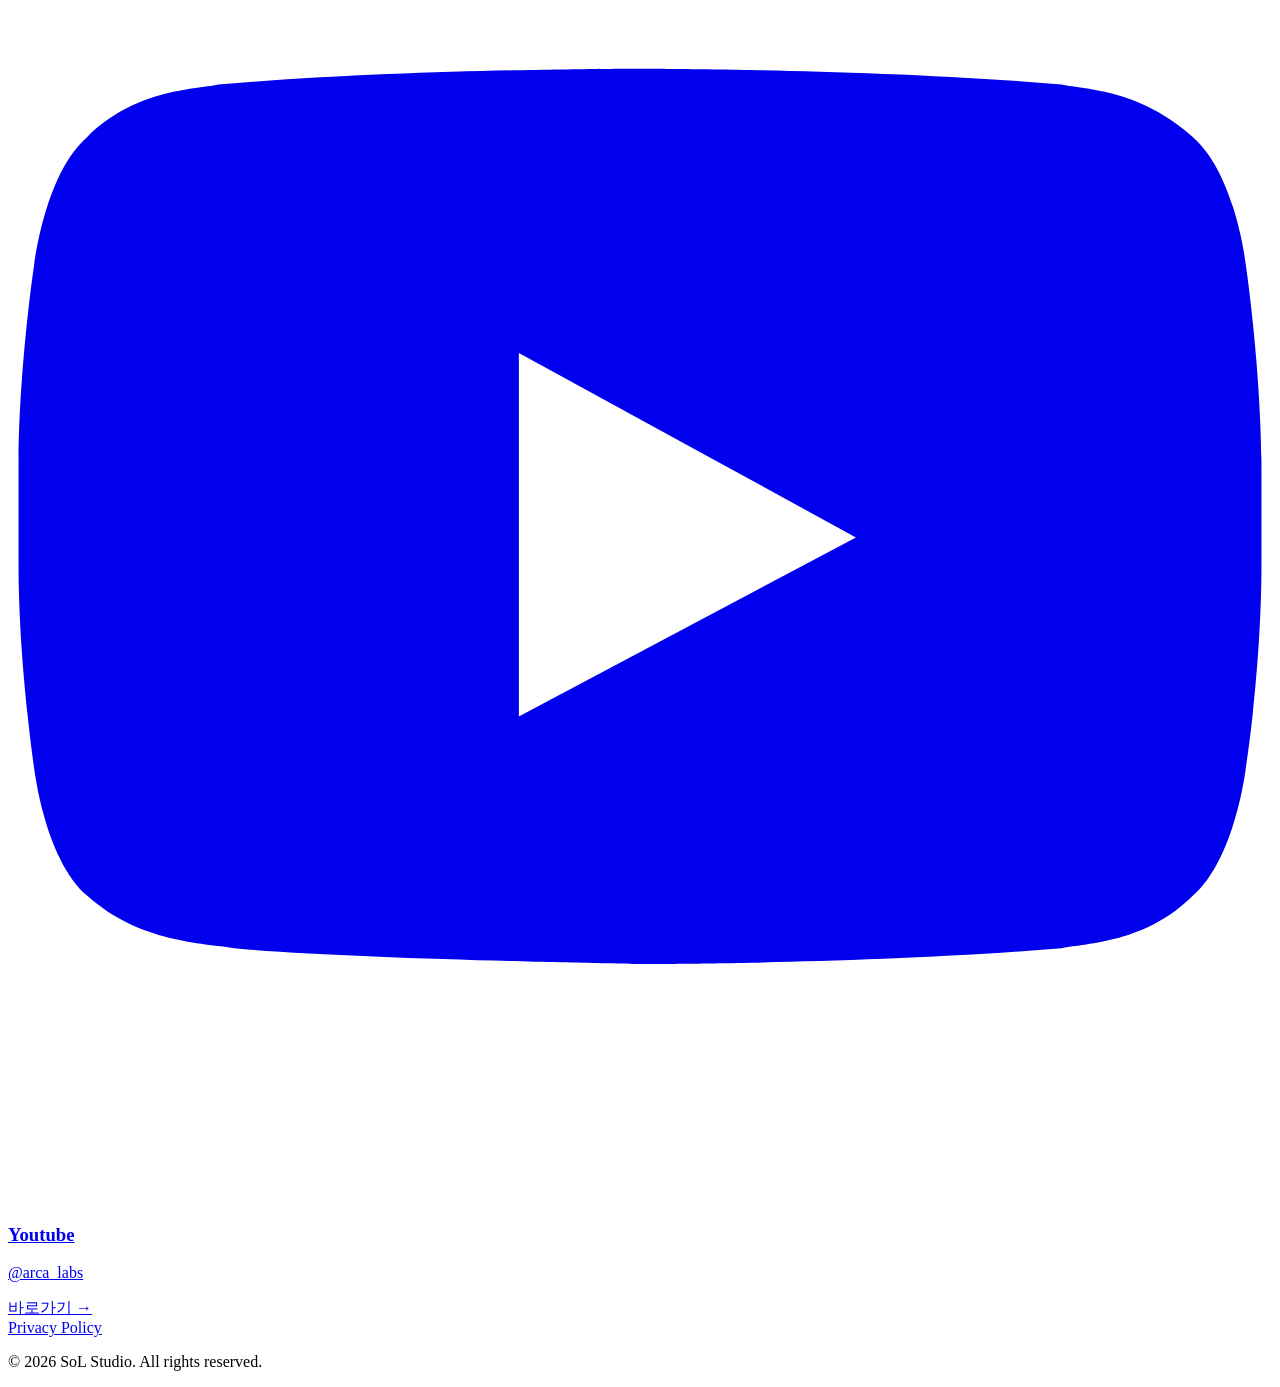
==== commit e7b9fd04: "26.08.06 메인 수정 및 다이어리 추가" ====
--- a/index.html
+++ b/index.html
@@ -27,6 +27,10 @@
 
             <a href="#contact">
                 Contact
+            </a>
+
+            <a href="patch-notes.html">
+                Patch Notes
             </a>
         </nav>
     </header>
@@ -55,11 +59,11 @@
                 </div>
                 <div class="hero-stats">
                     <div class="stat-card">
-                        <span class="stat-number">3</span>
+                        <span class="stat-number">4</span>
                         <span class="stat-title">Released</span>
                     </div>
                     <div class="stat-card">
-                        <span class="stat-number">1</span>
+                        <span class="stat-number">0</span>
                         <span class="stat-title">Coming Soon</span>
                     </div>
                     <div class="stat-card">
@@ -134,7 +138,7 @@
                 </h2>
             </div>
             <div class="contact-card">
-                <!-- 이메일 -->
+                <!-- email -->
                 <a class="app-card gmail" href="#">
                     <div class="card-accent"></div>
                     <div class="card-category">Social</div>
@@ -151,7 +155,7 @@
                     </div>
                 </a>
 
-                <!-- 인스타 -->
+                <!-- instagram -->
                 <a class="app-card instagram" href="https://instagram.com/arca_labs" target="_blank">
                     <div class="card-accent"></div>
                     <div class="card-category">Social</div>
@@ -163,8 +167,54 @@
                         </div>
                         <div class="card-content">
                             <h3>Instagram</h3>
-                            <p>@acra_labs</p>
-                        </div>
+                            <p>@arca_labs</p>
+                        </div>
+                    </div>
+                    <div class="social-shortcut" aria-hidden="true">
+                        <span>바로가기</span>
+                        <span class="arrow">→</span>
+                    </div>
+                </a>
+
+                <!-- blog -->
+                <a class="app-card blog" href="https://blog.naver.com/eltene" target="_blank">
+                    <div class="card-accent"></div>
+                    <div class="card-category">Social</div>
+                    <div class="card-main">
+                        <div class="icon-wrapper">
+                            <svg class="app-icon" viewBox="0 0 24 24" fill="currentColor" aria-hidden="true">
+                                <path d="M4 3h9.3c3.9 0 6.7 2.2 6.7 5.5 0 1.8-.9 3.3-2.4 4.2 2 .8 3.2 2.4 3.2 4.5 0 3.5-2.8 5.8-7 5.8H4V3Zm4.1 7.8h4.6c1.9 0 3-.8 3-2.2 0-1.5-1.1-2.3-3-2.3H8.1v4.5Zm0 8.9h5.1c2.1 0 3.3-.9 3.3-2.5s-1.2-2.5-3.3-2.5H8.1v5Z"/>
+                            </svg>
+                        </div>
+                        <div class="card-content">
+                            <h3>Blog</h3>
+                            <p>개발 기록 · IT · 외전 소설</p>
+                        </div>
+                    </div>
+                    <div class="social-shortcut" aria-hidden="true">
+                        <span>바로가기</span>
+                        <span class="arrow">→</span>
+                    </div>
+                </a>
+
+                <!-- youtube -->
+                <a class="app-card youtube" href="https://www.youtube.com/@arca_labs" target="_blank">
+                    <div class="card-accent"></div>
+                    <div class="card-category">Social</div>
+                    <div class="card-main">
+                        <div class="icon-wrapper">
+                            <svg class="app-icon" viewBox="0 0 24 24" fill="currentColor" aria-hidden="true">
+                                <path d="M23.5 6.2s-.2-1.7-1-2.4c-1-.9-2-.9-2.5-1C16.5 2.5 12 2.5 12 2.5s-4.5 0-8 .3c-.5.1-1.6.1-2.5 1-.8.7-1 2.4-1 2.4S.2 8.2.2 10.1v1.8c0 1.9.3 3.9.3 3.9s.2 1.7 1 2.4c1 .9 2.2.9 2.8 1 2 .2 7.7.3 7.7.3s4.5 0 8-.3c.5-.1 1.6-.1 2.5-1 .8-.7 1-2.4 1-2.4s.3-1.9.3-3.9v-1.8c0-1.9-.3-3.9-.3-3.9ZM9.7 14.8V7.9l6.4 3.5-6.4 3.4Z"/>
+                            </svg>
+                        </div>
+                        <div class="card-content">
+                            <h3>Youtube</h3>
+                            <p>@arca_labs</p>
+                        </div>
+                    </div>
+                    <div class="social-shortcut" aria-hidden="true">
+                        <span>바로가기</span>
+                        <span class="arrow">→</span>
                     </div>
                 </a>
             </div>
@@ -181,4 +231,4 @@
 
     <script src="js/main.js"></script>
 </body>
-</html>+</html>
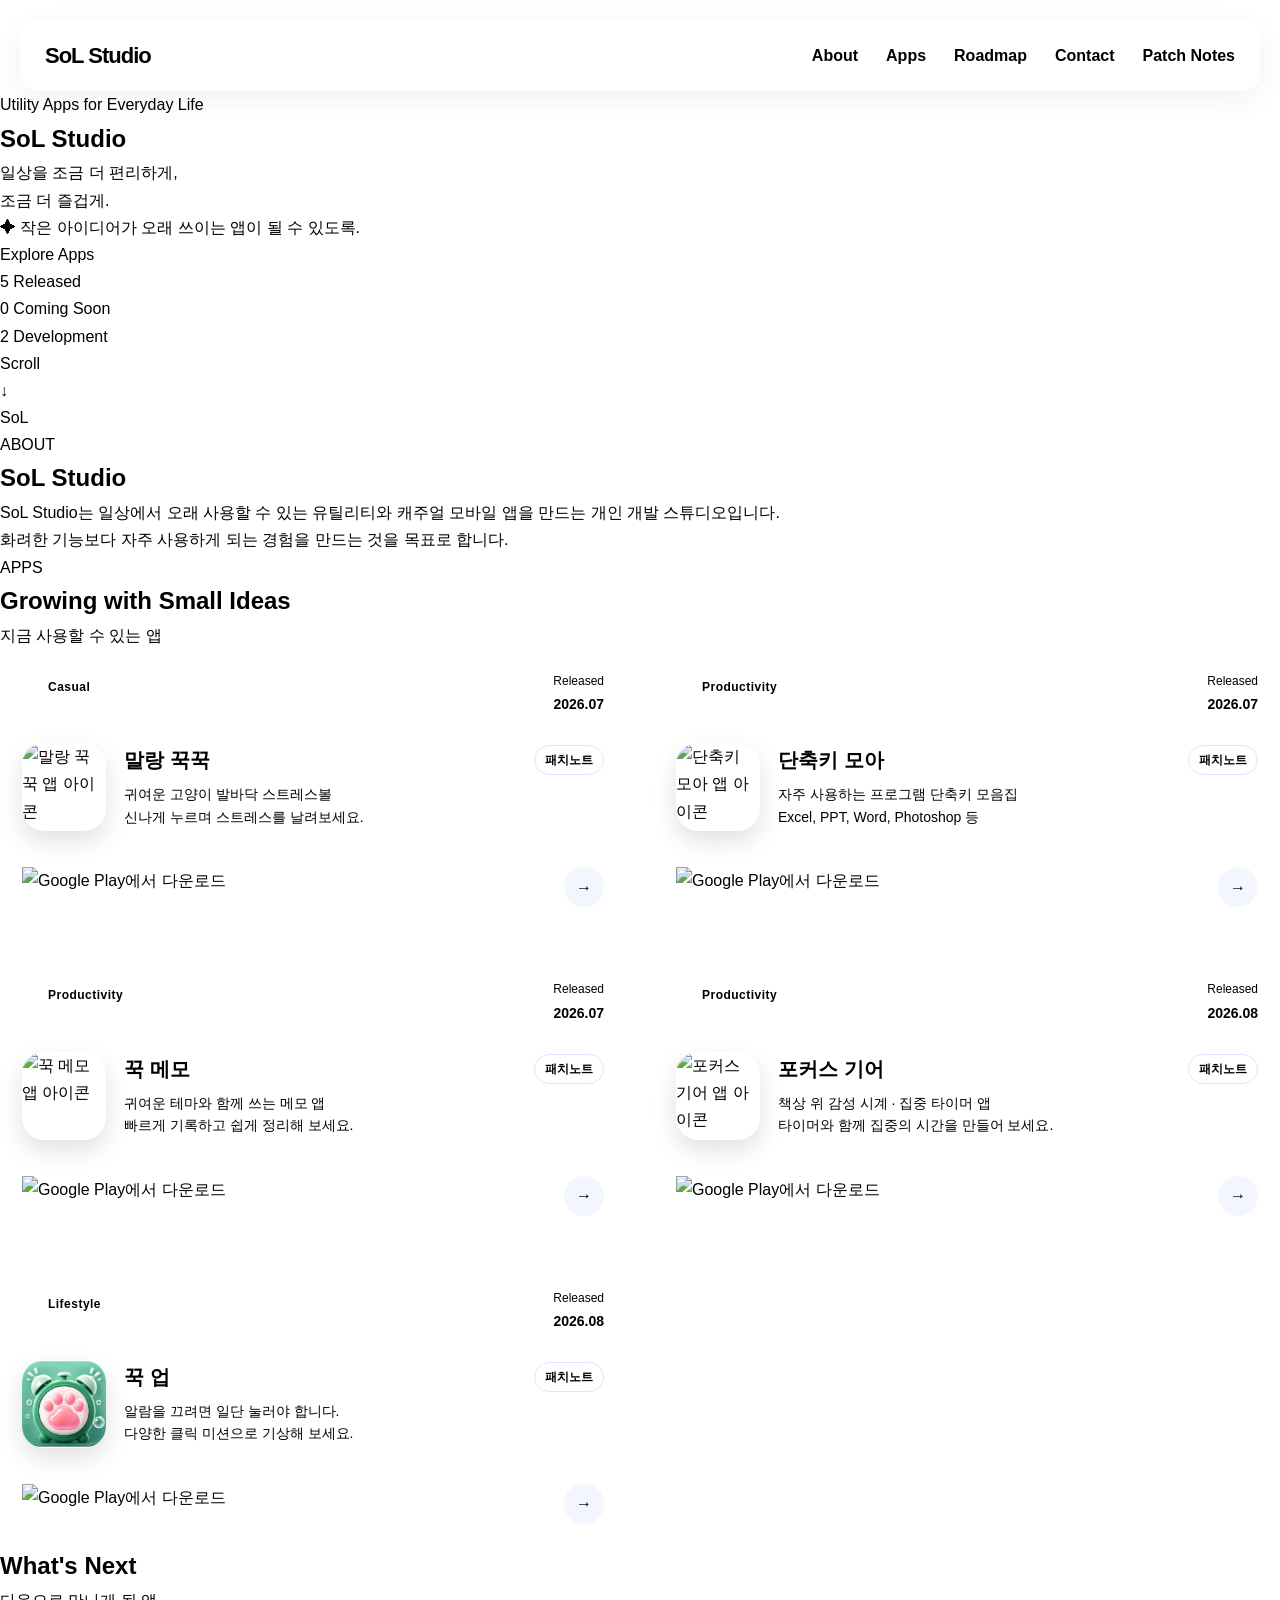
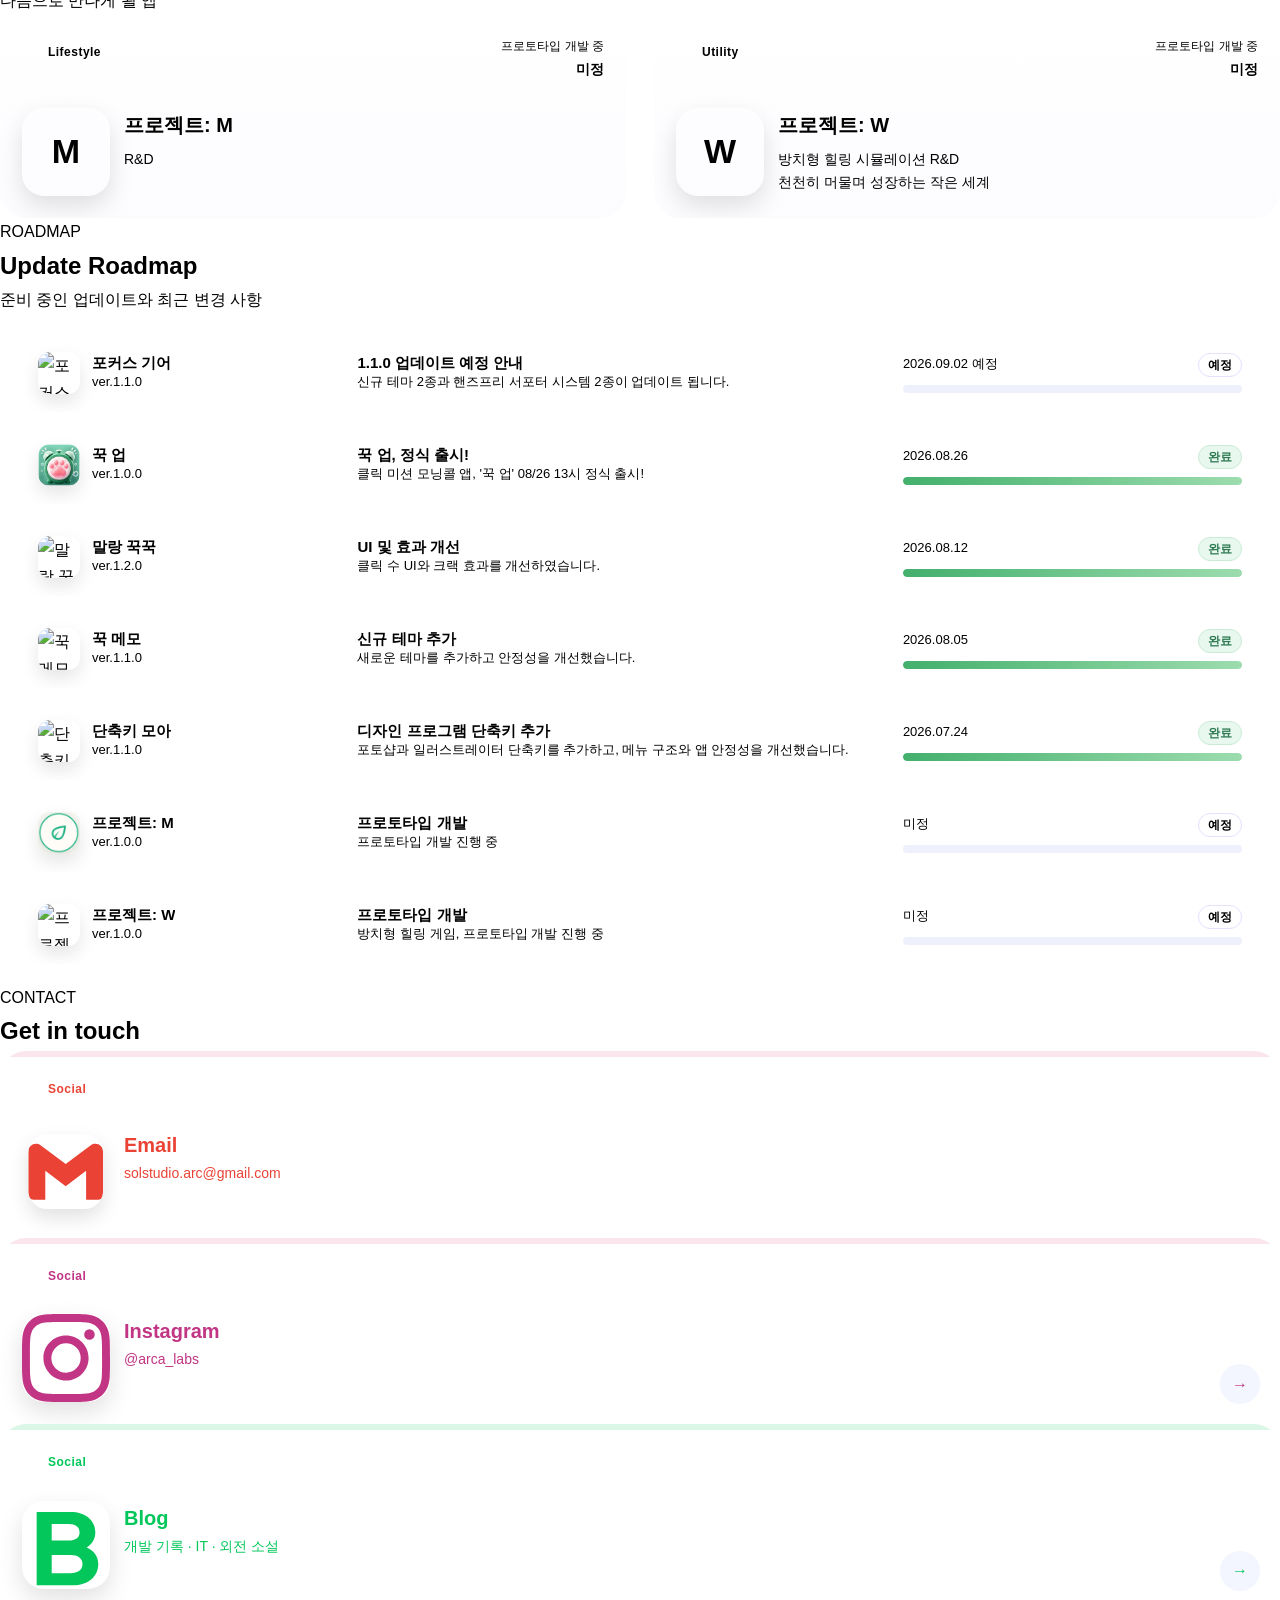
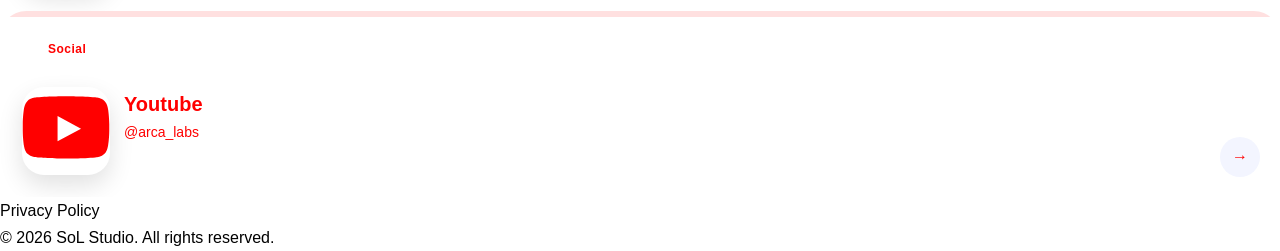
==== commit cdf5b157: "26.08.25 로드맵 추가" ====
--- a/index.html
+++ b/index.html
@@ -23,6 +23,10 @@
 
             <a href="#apps">
                 Apps
+            </a>
+
+            <a href="#roadmap">
+                Roadmap
             </a>
 
             <a href="#contact">
@@ -59,15 +63,15 @@
                 </div>
                 <div class="hero-stats">
                     <div class="stat-card">
-                        <span class="stat-number">4</span>
+                        <span class="stat-number" data-stat-count="released">0</span>
                         <span class="stat-title">Released</span>
                     </div>
                     <div class="stat-card">
-                        <span class="stat-number">0</span>
+                        <span class="stat-number" data-stat-count="comingSoon">0</span>
                         <span class="stat-title">Coming Soon</span>
                     </div>
                     <div class="stat-card">
-                        <span class="stat-number">1</span>
+                        <span class="stat-number" data-stat-count="development">0</span>
                         <span class="stat-title">Development</span>
                     </div>
                 </div>
@@ -127,6 +131,18 @@
 
             <div class="app-grid" id="upcoming-app-grid" data-app-list="upcoming" aria-live="polite"></div>
         </section>
+
+        <!-- ROADMAP -->
+        <section id="roadmap" class="section">
+            <div class="section-header">
+                <span class="section-label">ROADMAP</span>
+                <h2>Update Roadmap</h2>
+                <p>준비 중인 업데이트와 최근 변경 사항</p>
+            </div>
+
+            <div class="roadmap-panel" id="update-roadmap" aria-live="polite"></div>
+        </section>
+
         <!-- CONTACT -->
         <section id="contact" class="section">
             <div class="section-header">
@@ -229,6 +245,6 @@
         </footer>
     </main>
 
-    <script src="js/main.js"></script>
+    <script src="js/main.js?v=20260825-1"></script>
 </body>
 </html>
--- a/css/style.css
+++ b/css/style.css
@@ -0,0 +1,149 @@
+@import url("variables.css");
+@import url("hero.css");
+@import url("section.css");
+@import url("app-card.css");
+@import url("roadmap.css");
+@import url("badge.css");
+@import url("footer.css");
+@import url("animation.css");
+@import url("responsive.css");
+
+/* ==========================
+   RESET
+========================== */
+*{
+    margin:0;
+    padding:0;
+    box-sizing:border-box;
+}
+
+html{
+    scroll-behavior:smooth;
+}
+
+body{
+    font-family:
+        "Pretendard",
+        "Noto Sans KR",
+        sans-serif;
+    background:var(--background);
+    color:var(--text);
+    line-height:1.7;
+    -webkit-font-smoothing:antialiased;
+}
+
+/* ==========================
+   CONTAINER
+========================== */
+.container{
+    width:min(100% - 48px, var(--container));
+    margin:auto;
+}
+
+/* ==========================
+   TYPOGRAPHY
+========================== */
+h1,h2,h3,h4{
+    font-weight:700;
+    color:var(--text);
+}
+
+p{
+    color:var(--text-light);
+}
+
+a{
+    color:inherit;
+    text-decoration:none;
+}
+
+img{
+    display:block;
+    max-width:100%;
+}
+
+/* ==========================
+   SELECTION
+========================== */
+::selection{
+    background:var(--primary);
+    color:white;
+}
+
+/* ==========================
+   SCROLLBAR
+========================== */
+::-webkit-scrollbar{
+    width:10px;
+}
+
+::-webkit-scrollbar-thumb{
+    background:#d7dbeb;
+    border-radius:999px;
+}
+
+::-webkit-scrollbar-thumb:hover{
+    background:#c4c9dd;
+}
+
+/* ==========================
+   NAVIGATION
+========================== */
+.navbar{
+    position:sticky;
+    top:18px;
+    z-index:1000;
+    display:flex;
+    justify-content:space-between;
+    align-items:center;
+    padding: 16px 24px;
+    margin: 20px 20px 0 20px;
+    background:rgba(255,255,255,.75);
+    backdrop-filter:blur(16px);
+    border:1px solid rgba(255,255,255,.5);
+    border-radius:18px;
+    box-shadow:0 8px 30px rgba(0,0,0,.06);
+}
+
+.nav-logo{
+    font-size:22px;
+    font-weight:800;
+    letter-spacing:-1px;
+}
+
+.navbar nav{
+    display:flex;
+    gap:28px;
+}
+
+.navbar a{
+    color:var(--text-light);
+    font-weight:600;
+    transition:var(--transition);
+    position:relative;
+}
+
+.navbar a::after{
+    content:"";
+    position:absolute;
+    left:0;
+    bottom:-6px;
+    width:0;
+    height:2px;
+    background:var(--primary);
+    transition:.25s;
+}
+
+.navbar a:hover{
+    color:var(--primary);
+}
+
+.navbar a:hover::after{
+    width:100%;
+}
+
+.navbar.scrolled{
+    background:rgba(255,255,255,.9);
+    backdrop-filter:blur(20px);
+    box-shadow:0 12px 40px rgba(0,0,0,.08);
+}
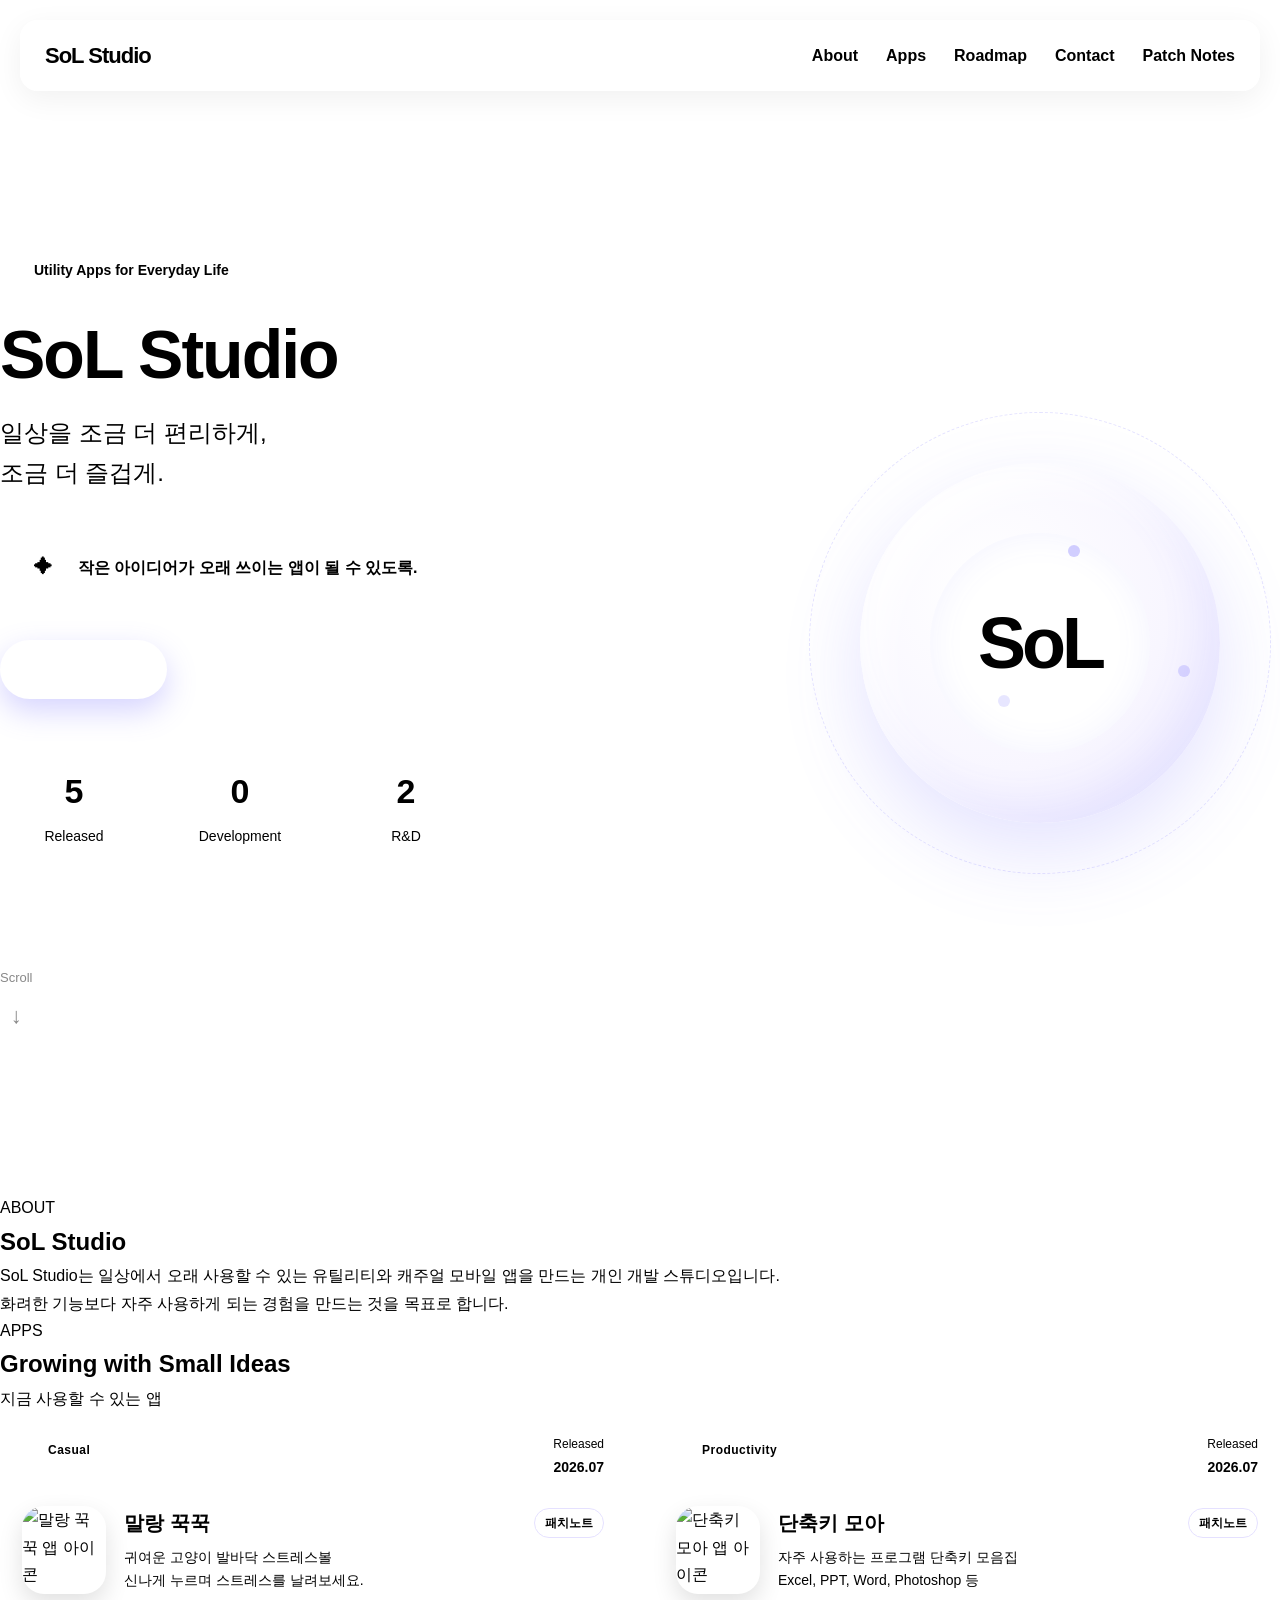
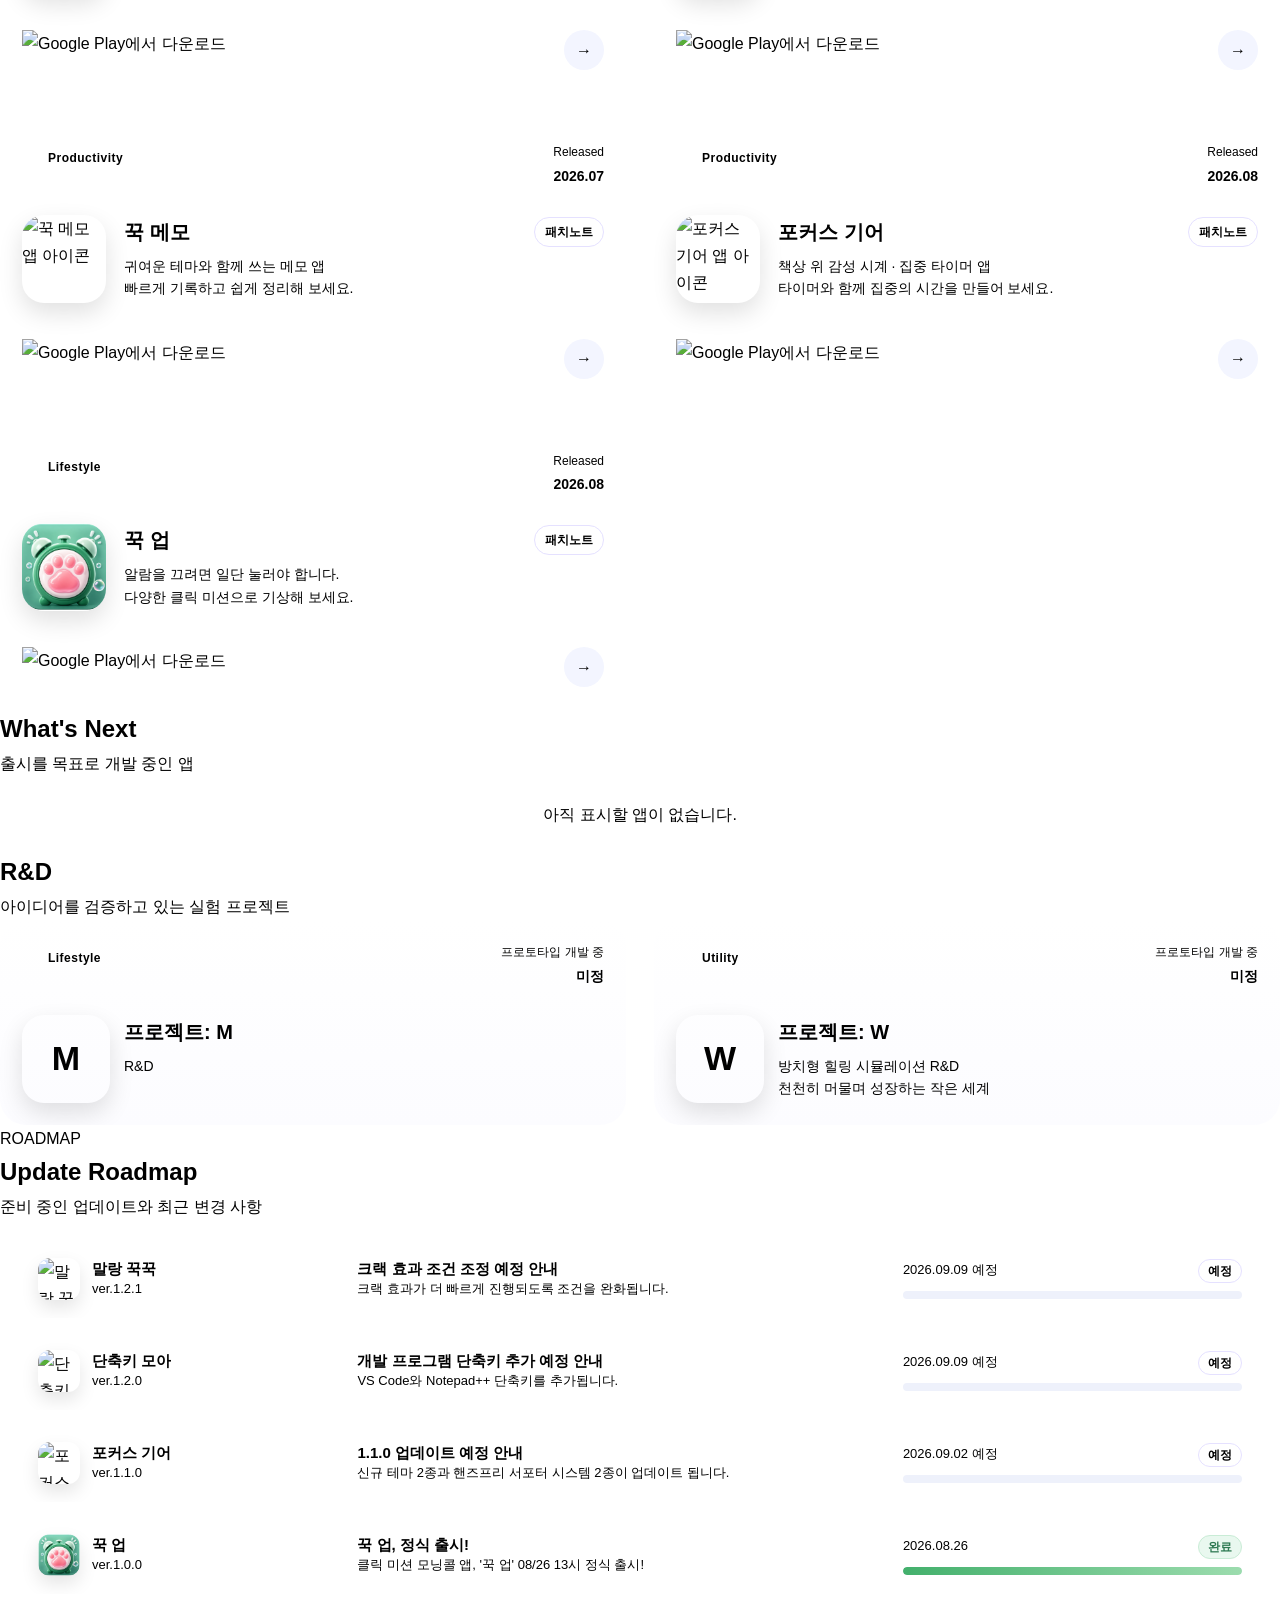
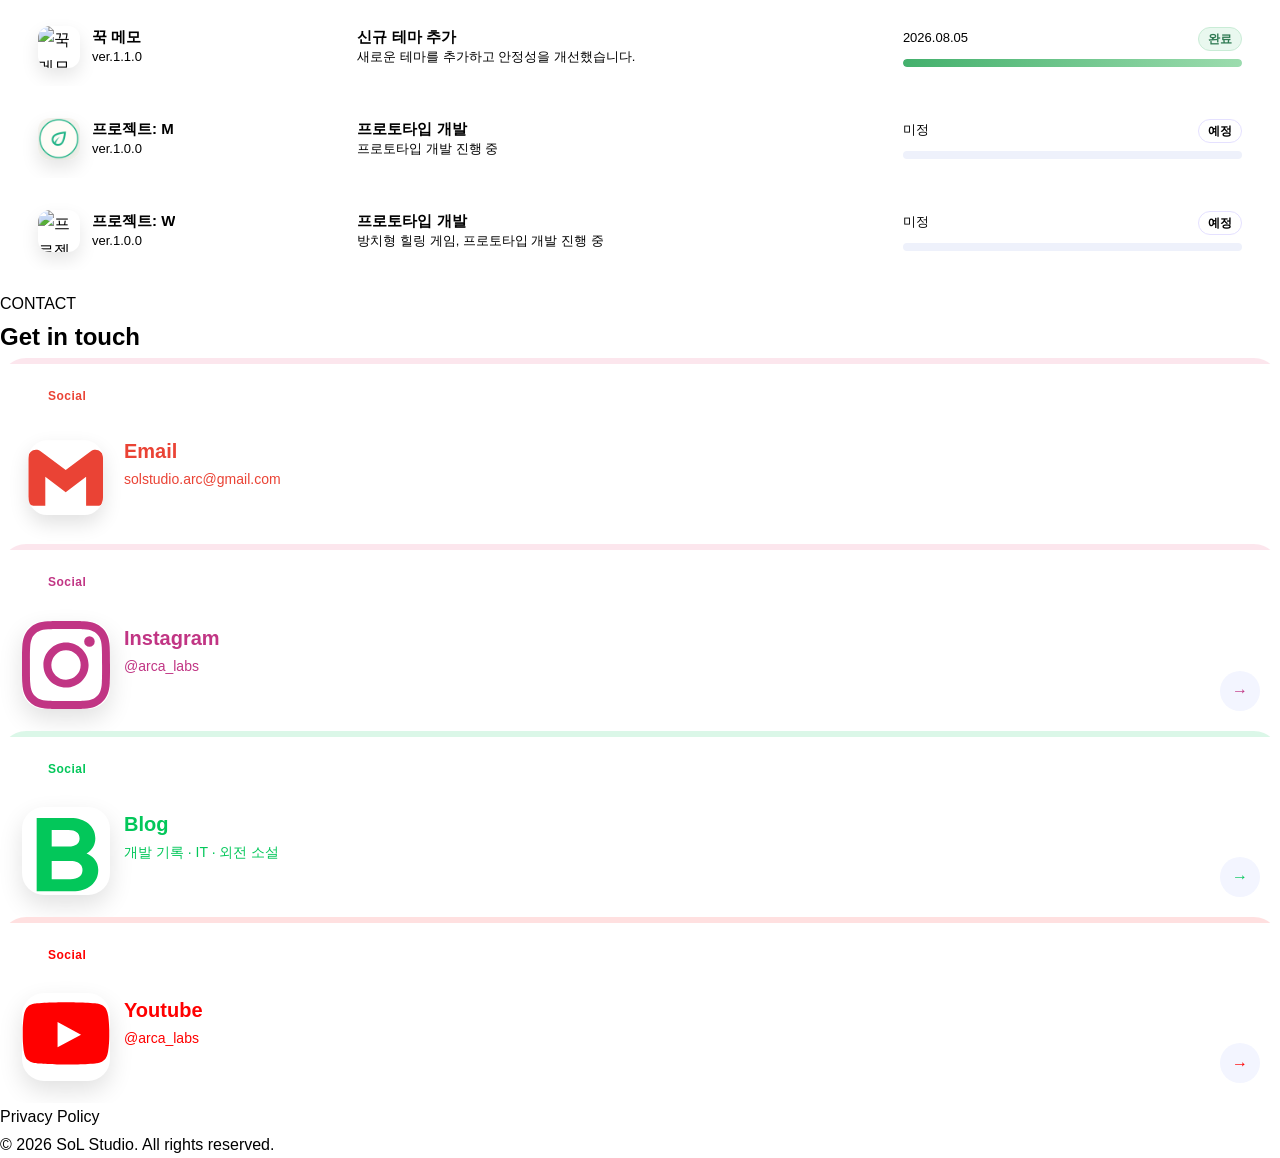
==== commit ab3036b3: "26.08.27 일부 UI 수정 및 업댓 안내 추가 - stat-card 수정 - 일부 업데이트 예정 안내 - 앱 수 카운트 데이터 기반으로 변경" ====
--- a/index.html
+++ b/index.html
@@ -10,7 +10,7 @@
     <link rel="stylesheet"
         href="https://cdn.jsdelivr.net/gh/orioncactus/pretendard/dist/web/static/pretendard.css">
 
-    <link rel="stylesheet" href="css/style.css">
+    <link rel="stylesheet" href="css/style.css?v=20260826-1">
 </head>
 <body>
     <header class="navbar">
@@ -67,12 +67,12 @@
                         <span class="stat-title">Released</span>
                     </div>
                     <div class="stat-card">
-                        <span class="stat-number" data-stat-count="comingSoon">0</span>
-                        <span class="stat-title">Coming Soon</span>
-                    </div>
-                    <div class="stat-card">
                         <span class="stat-number" data-stat-count="development">0</span>
                         <span class="stat-title">Development</span>
+                    </div>
+                    <div class="stat-card">
+                        <span class="stat-number" data-stat-count="rnd">0</span>
+                        <span class="stat-title">R&amp;D</span>
                     </div>
                 </div>
 
@@ -111,6 +111,7 @@
                 </p>
             </div>
         </section>
+
         <!-- APPS -->
         <section id="apps" class="section">
             <div class="section-header">
@@ -122,14 +123,24 @@
             <div class="app-grid" id="released-app-grid" data-app-list="released" aria-live="polite"></div>
         </section>
 
-        <!-- UPCOMING -->
+        <!-- DEVELOPMENT -->
         <section class="section">
             <div class="section-header">
                 <h2>What's Next</h2>
-                <p>다음으로 만나게 될 앱</p>
-            </div>
-
-            <div class="app-grid" id="upcoming-app-grid" data-app-list="upcoming" aria-live="polite"></div>
+                <p>출시를 목표로 개발 중인 앱</p>
+            </div>
+
+            <div class="app-grid" id="development-app-grid" data-app-list="development" aria-live="polite"></div>
+        </section>
+
+        <!-- R&D -->
+        <section class="section">
+            <div class="section-header">
+                <h2>R&amp;D</h2>
+                <p>아이디어를 검증하고 있는 실험 프로젝트</p>
+            </div>
+
+            <div class="app-grid" id="rnd-app-grid" data-app-list="rnd" aria-live="polite"></div>
         </section>
 
         <!-- ROADMAP -->
@@ -245,6 +256,6 @@
         </footer>
     </main>
 
-    <script src="js/main.js?v=20260825-1"></script>
+    <script src="js/main.js?v=20260826-1"></script>
 </body>
 </html>
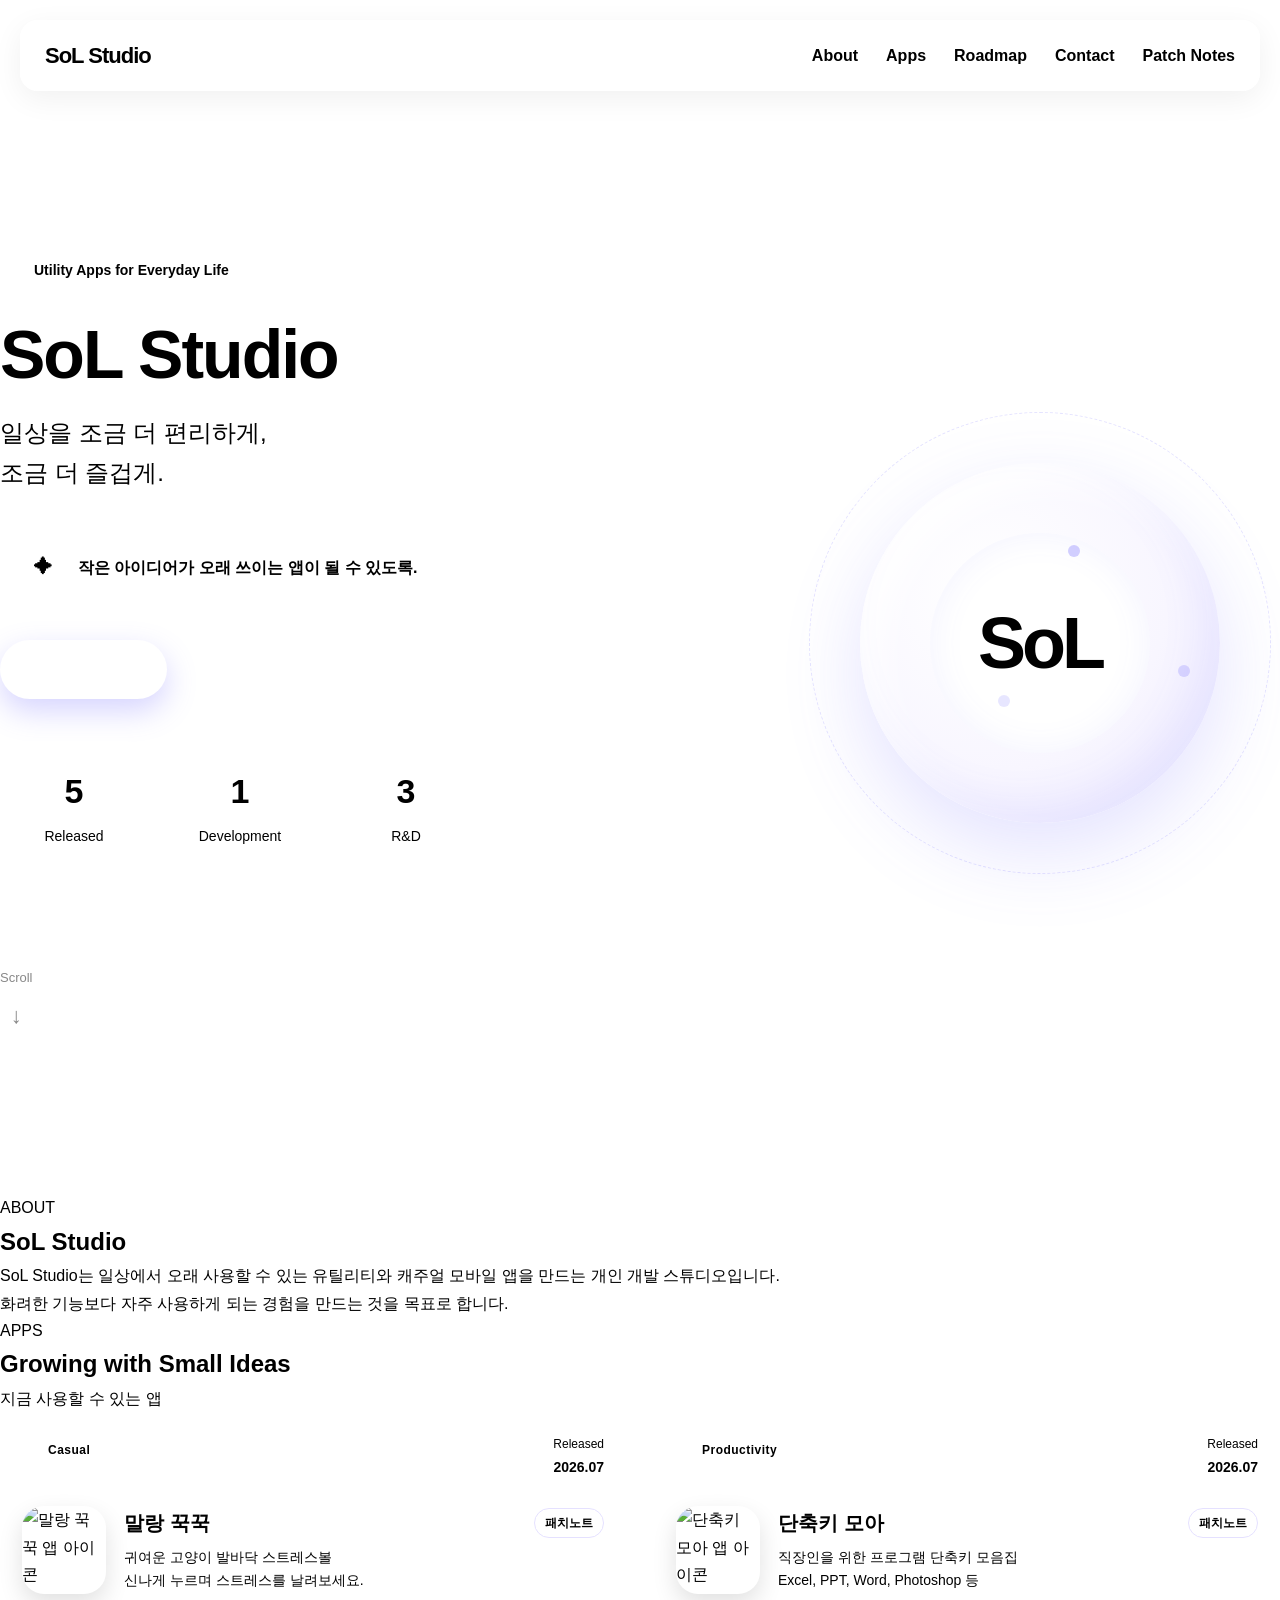
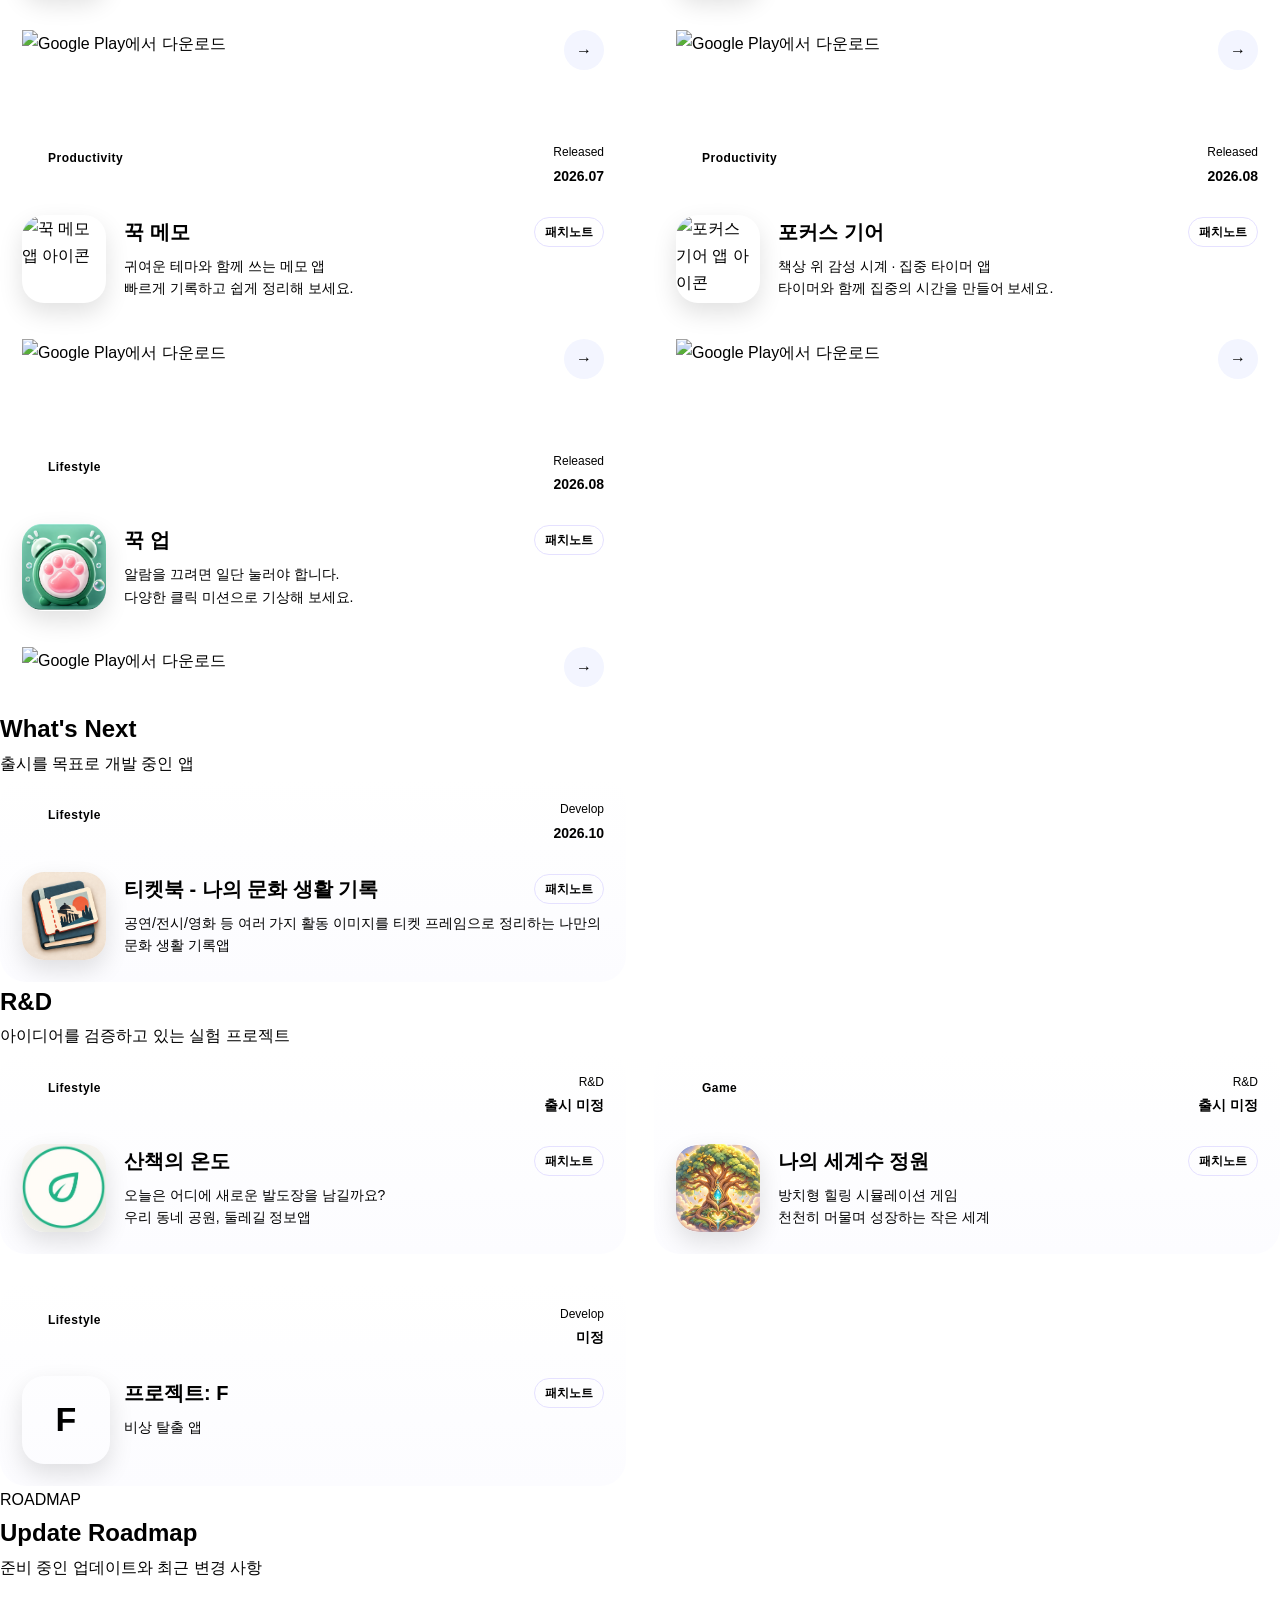
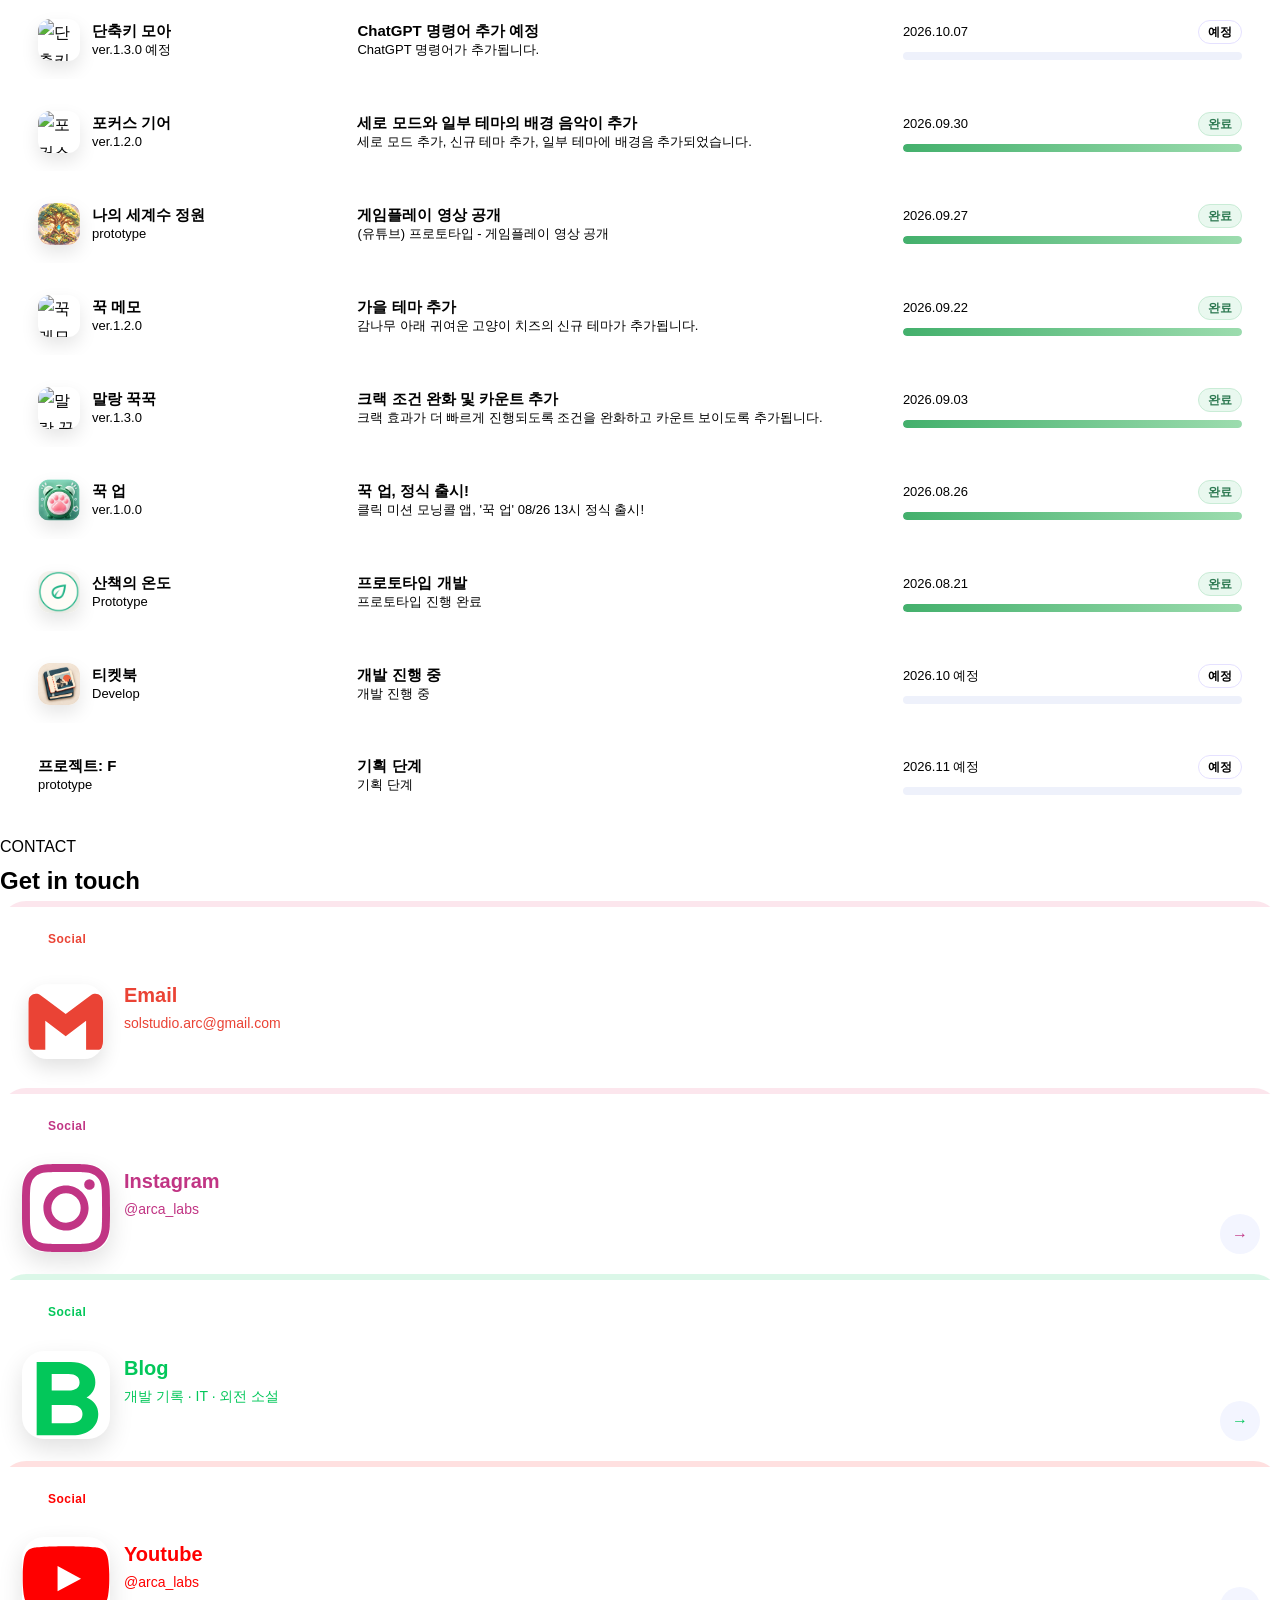
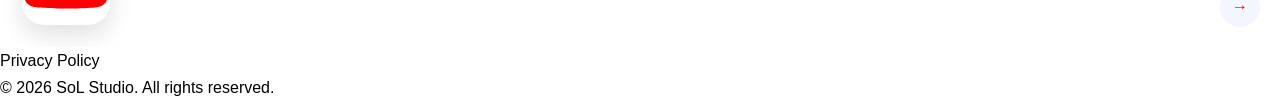
==== commit 86529a0b: "26.10.06 정리 - 데이터 방식으로 변경" ====
--- a/index.html
+++ b/index.html
@@ -248,7 +248,7 @@
         </section>
 
         <footer>
-            <a href="privacy/privacy.html">Privacy Policy</a>
+            <a href="privacy.html">Privacy Policy</a>
             <p>
                 © 2026 SoL Studio.
                 All rights reserved.
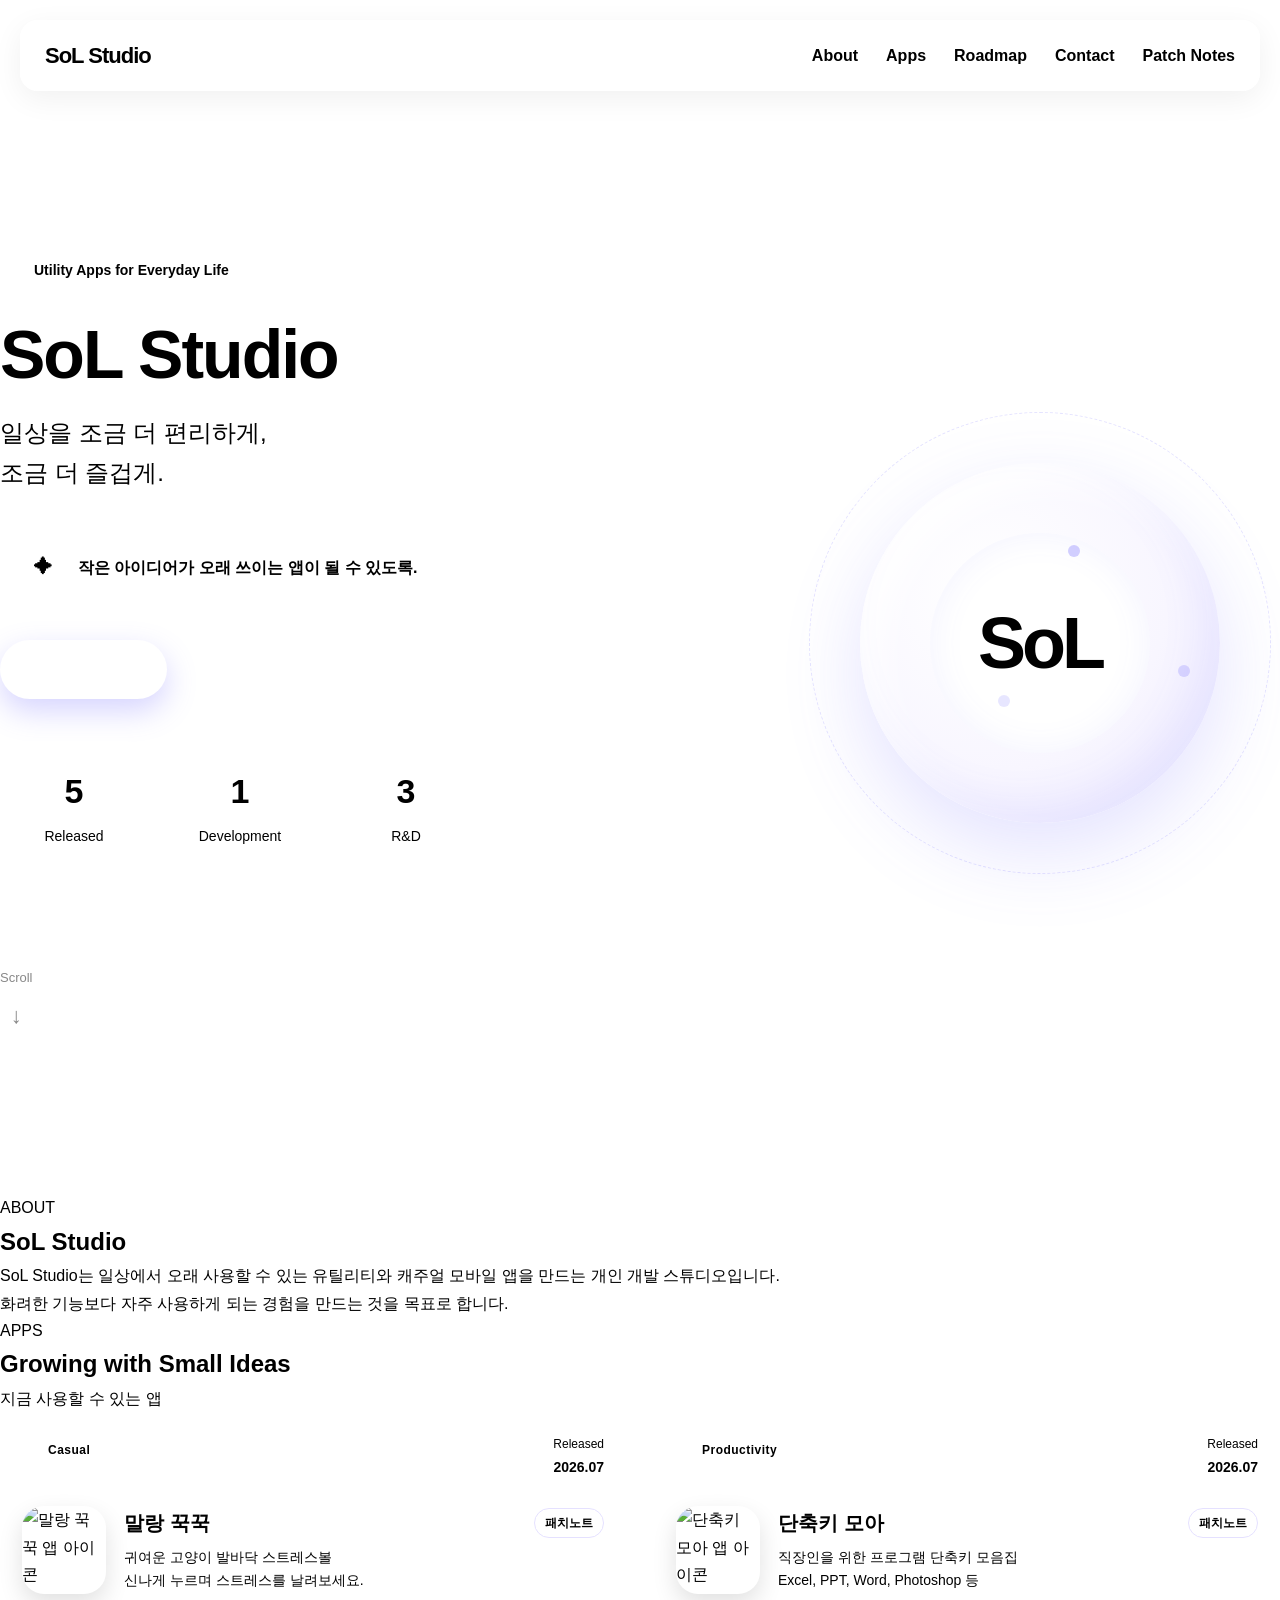
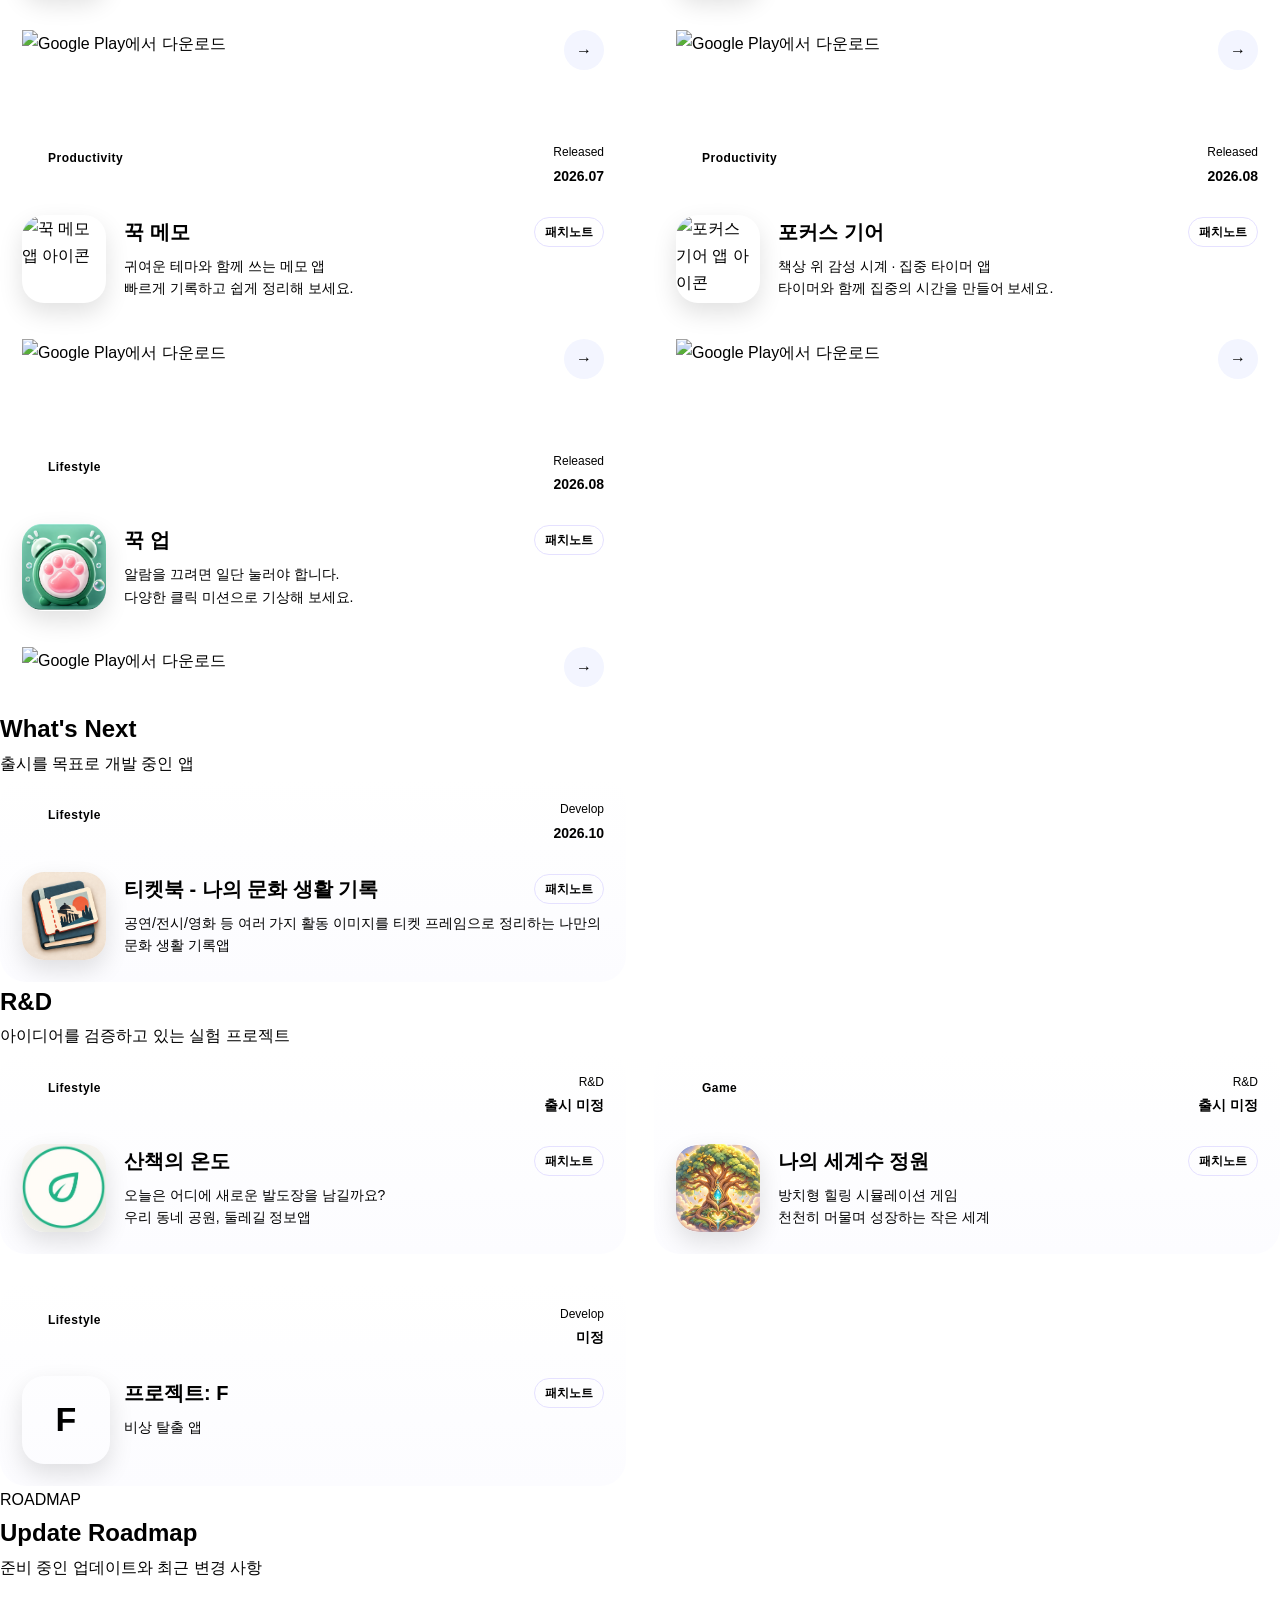
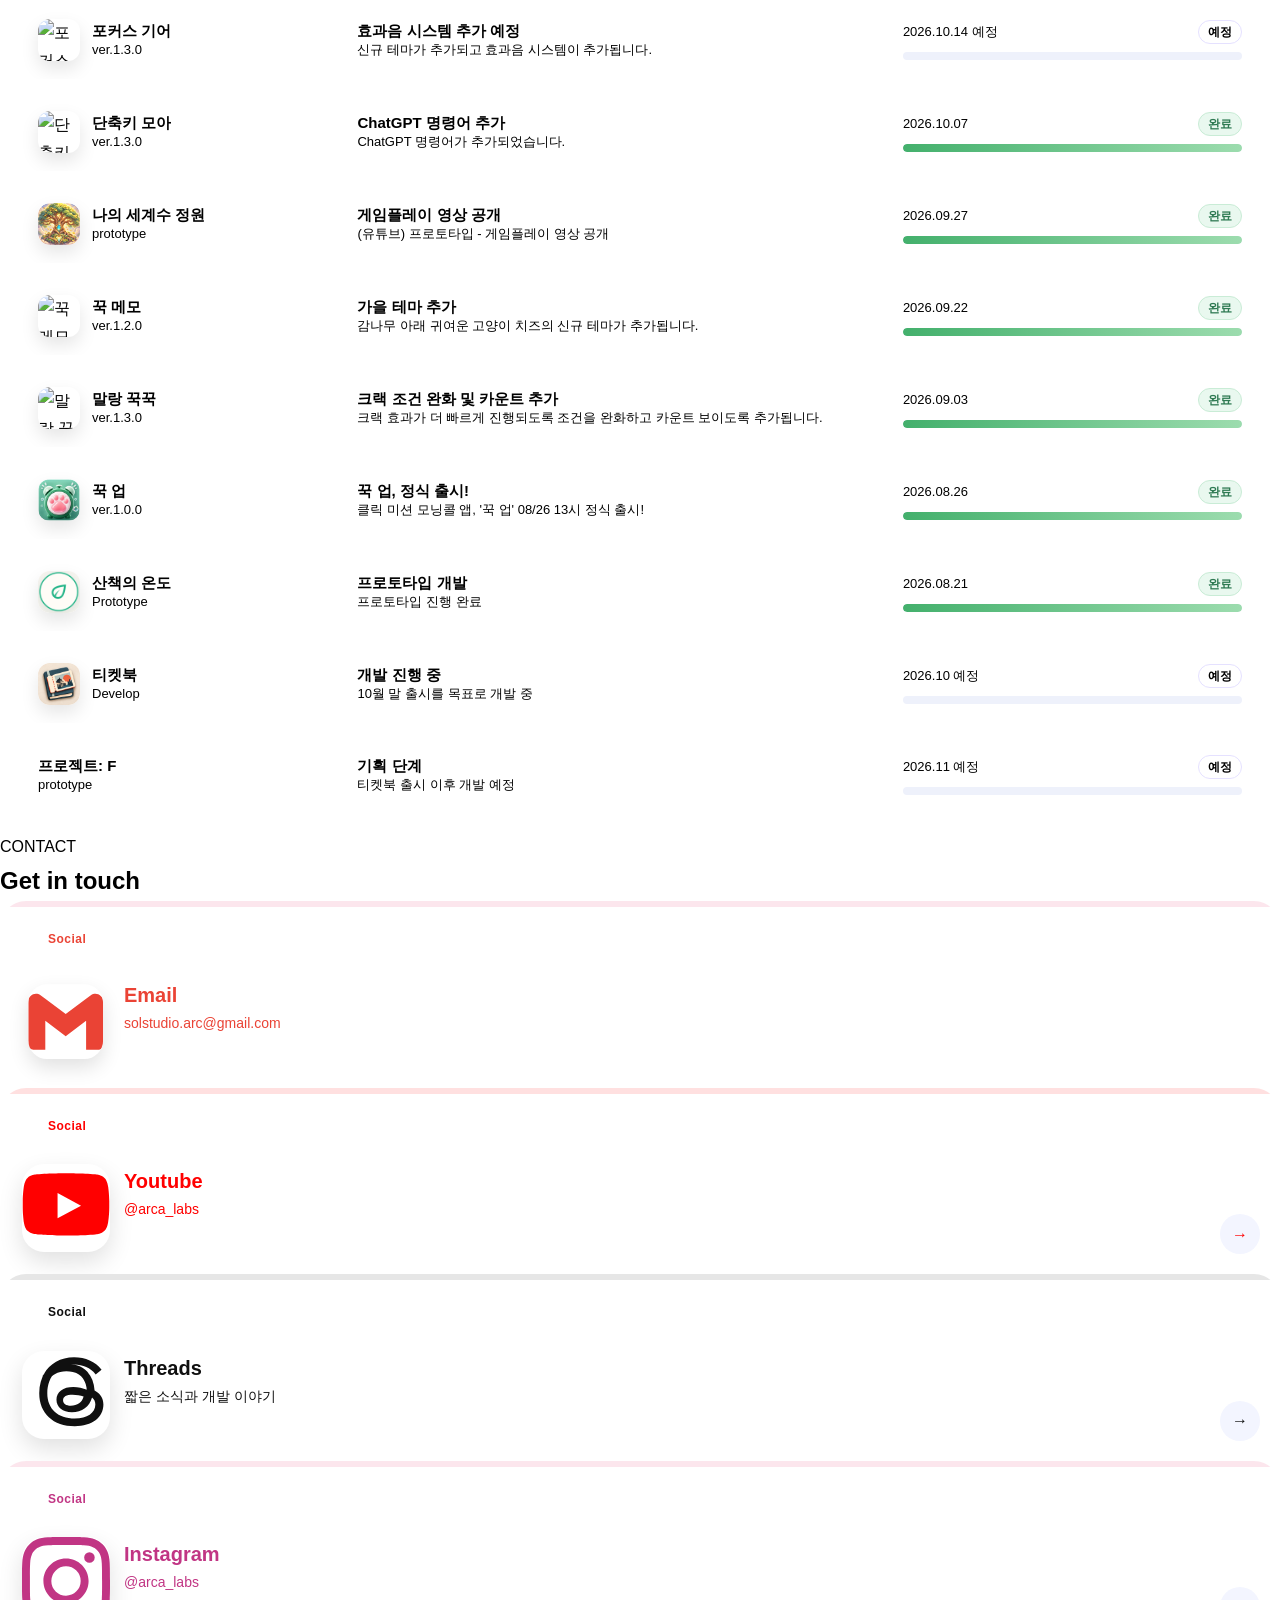
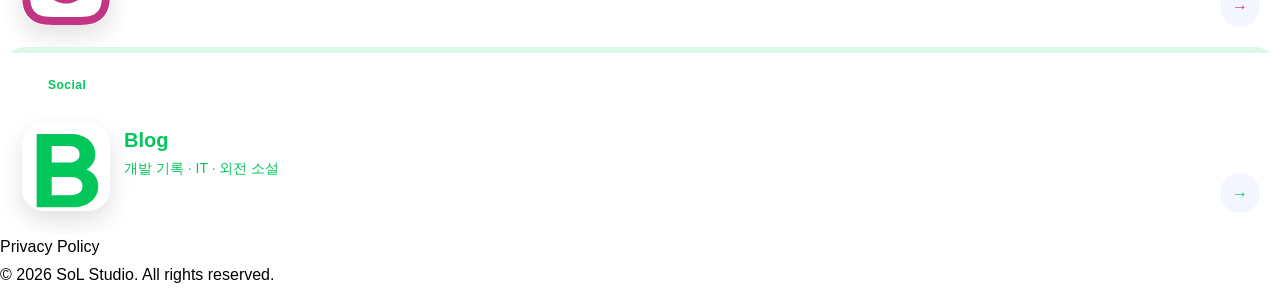
==== commit 0087c941: "26.10.13 일부 내역 추가" ====
--- a/index.html
+++ b/index.html
@@ -182,6 +182,48 @@
                     </div>
                 </a>
 
+                <!-- youtube -->
+                <a class="app-card youtube" href="https://www.youtube.com/@arca_labs" target="_blank">
+                    <div class="card-accent"></div>
+                    <div class="card-category">Social</div>
+                    <div class="card-main">
+                        <div class="icon-wrapper">
+                            <svg class="app-icon" viewBox="0 0 24 24" fill="currentColor" aria-hidden="true">
+                                <path d="M23.5 6.2s-.2-1.7-1-2.4c-1-.9-2-.9-2.5-1C16.5 2.5 12 2.5 12 2.5s-4.5 0-8 .3c-.5.1-1.6.1-2.5 1-.8.7-1 2.4-1 2.4S.2 8.2.2 10.1v1.8c0 1.9.3 3.9.3 3.9s.2 1.7 1 2.4c1 .9 2.2.9 2.8 1 2 .2 7.7.3 7.7.3s4.5 0 8-.3c.5-.1 1.6-.1 2.5-1 .8-.7 1-2.4 1-2.4s.3-1.9.3-3.9v-1.8c0-1.9-.3-3.9-.3-3.9ZM9.7 14.8V7.9l6.4 3.5-6.4 3.4Z"/>
+                            </svg>
+                        </div>
+                        <div class="card-content">
+                            <h3>Youtube</h3>
+                            <p>@arca_labs</p>
+                        </div>
+                    </div>
+                    <div class="social-shortcut" aria-hidden="true">
+                        <span>바로가기</span>
+                        <span class="arrow">→</span>
+                    </div>
+                </a>
+
+                <!-- threads -->
+                <a class="app-card threads" href="https://www.threads.com/@arca_labs" target="_blank">
+                    <div class="card-accent"></div>
+                    <div class="card-category">Social</div>
+                    <div class="card-main">
+                        <div class="icon-wrapper">
+                            <svg class="app-icon" viewBox="0 0 24 24" fill="currentColor" aria-hidden="true">
+                                <path d="M17.7 10.9c-.2-3.4-2.1-5.4-5.6-5.4-2.1 0-3.8.9-4.9 2.4L5.6 6.8C7 4.7 9.3 3.5 12.1 3.5c4.6 0 7.4 2.7 7.7 7.3 1.5.8 2.4 2.1 2.4 3.8 0 3.5-3.1 5.9-7.8 5.9-5.9 0-9.7-3.5-9.7-9 0-5.8 3.9-9.8 9.5-9.8 3.1 0 5.8 1.2 7.5 3.4l-1.6 1.3c-1.3-1.7-3.4-2.7-5.9-2.7-4.3 0-7.3 3.2-7.3 7.8 0 4.3 2.9 6.9 7.5 6.9 3.4 0 5.6-1.5 5.6-3.8 0-.8-.3-1.4-.9-1.9-.7 2.5-2.7 4-5.5 4-2.5 0-4.2-1.4-4.2-3.4 0-2.2 1.8-3.5 4.6-3.5 1.3 0 2.6.3 3.7.8Zm-3.9 1c-1.7 0-2.6.5-2.6 1.5 0 .9.8 1.5 2.1 1.5 1.8 0 3.1-.9 3.5-2.5-.9-.3-1.9-.5-3-.5Z"/>
+                            </svg>
+                        </div>
+                        <div class="card-content">
+                            <h3>Threads</h3>
+                            <p>짧은 소식과 개발 이야기</p>
+                        </div>
+                    </div>
+                    <div class="social-shortcut" aria-hidden="true">
+                        <span>바로가기</span>
+                        <span class="arrow">→</span>
+                    </div>
+                </a>
+
                 <!-- instagram -->
                 <a class="app-card instagram" href="https://instagram.com/arca_labs" target="_blank">
                     <div class="card-accent"></div>
@@ -216,27 +258,6 @@
                         <div class="card-content">
                             <h3>Blog</h3>
                             <p>개발 기록 · IT · 외전 소설</p>
-                        </div>
-                    </div>
-                    <div class="social-shortcut" aria-hidden="true">
-                        <span>바로가기</span>
-                        <span class="arrow">→</span>
-                    </div>
-                </a>
-
-                <!-- youtube -->
-                <a class="app-card youtube" href="https://www.youtube.com/@arca_labs" target="_blank">
-                    <div class="card-accent"></div>
-                    <div class="card-category">Social</div>
-                    <div class="card-main">
-                        <div class="icon-wrapper">
-                            <svg class="app-icon" viewBox="0 0 24 24" fill="currentColor" aria-hidden="true">
-                                <path d="M23.5 6.2s-.2-1.7-1-2.4c-1-.9-2-.9-2.5-1C16.5 2.5 12 2.5 12 2.5s-4.5 0-8 .3c-.5.1-1.6.1-2.5 1-.8.7-1 2.4-1 2.4S.2 8.2.2 10.1v1.8c0 1.9.3 3.9.3 3.9s.2 1.7 1 2.4c1 .9 2.2.9 2.8 1 2 .2 7.7.3 7.7.3s4.5 0 8-.3c.5-.1 1.6-.1 2.5-1 .8-.7 1-2.4 1-2.4s.3-1.9.3-3.9v-1.8c0-1.9-.3-3.9-.3-3.9ZM9.7 14.8V7.9l6.4 3.5-6.4 3.4Z"/>
-                            </svg>
-                        </div>
-                        <div class="card-content">
-                            <h3>Youtube</h3>
-                            <p>@arca_labs</p>
                         </div>
                     </div>
                     <div class="social-shortcut" aria-hidden="true">
